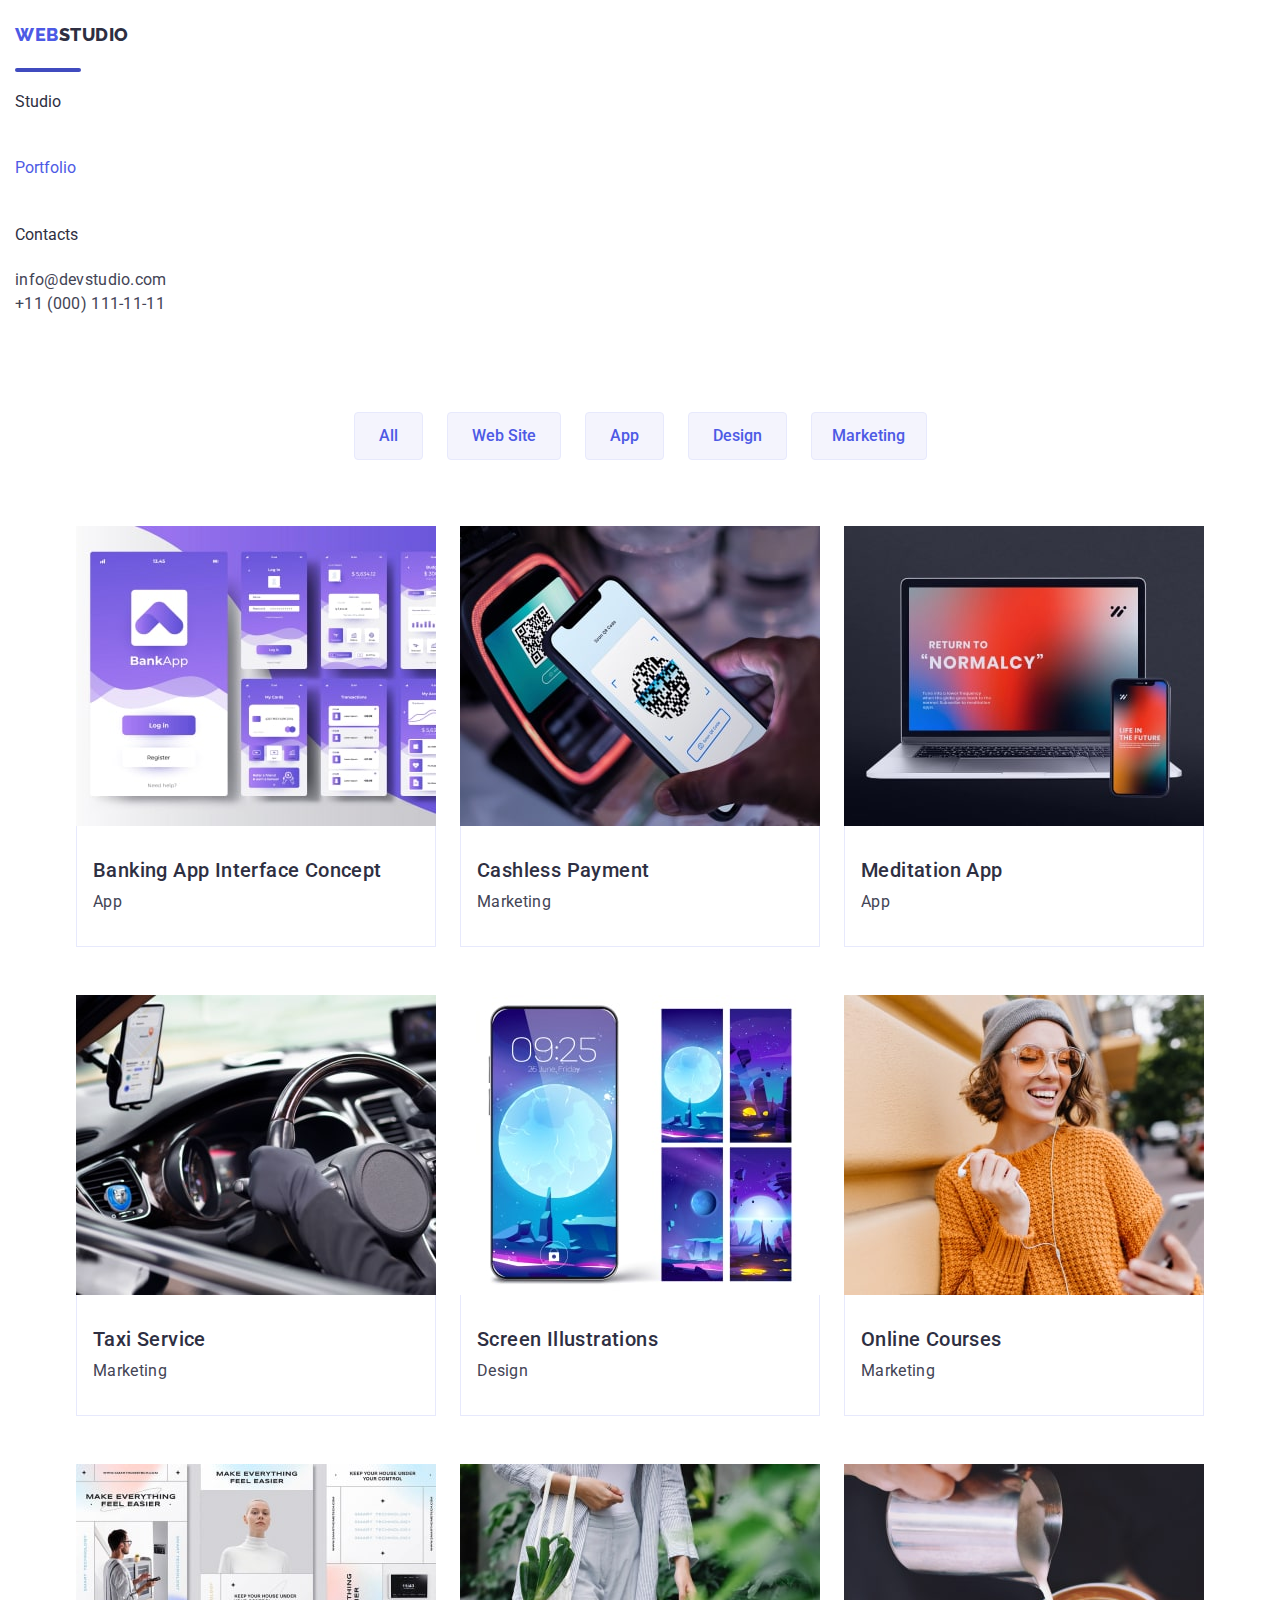
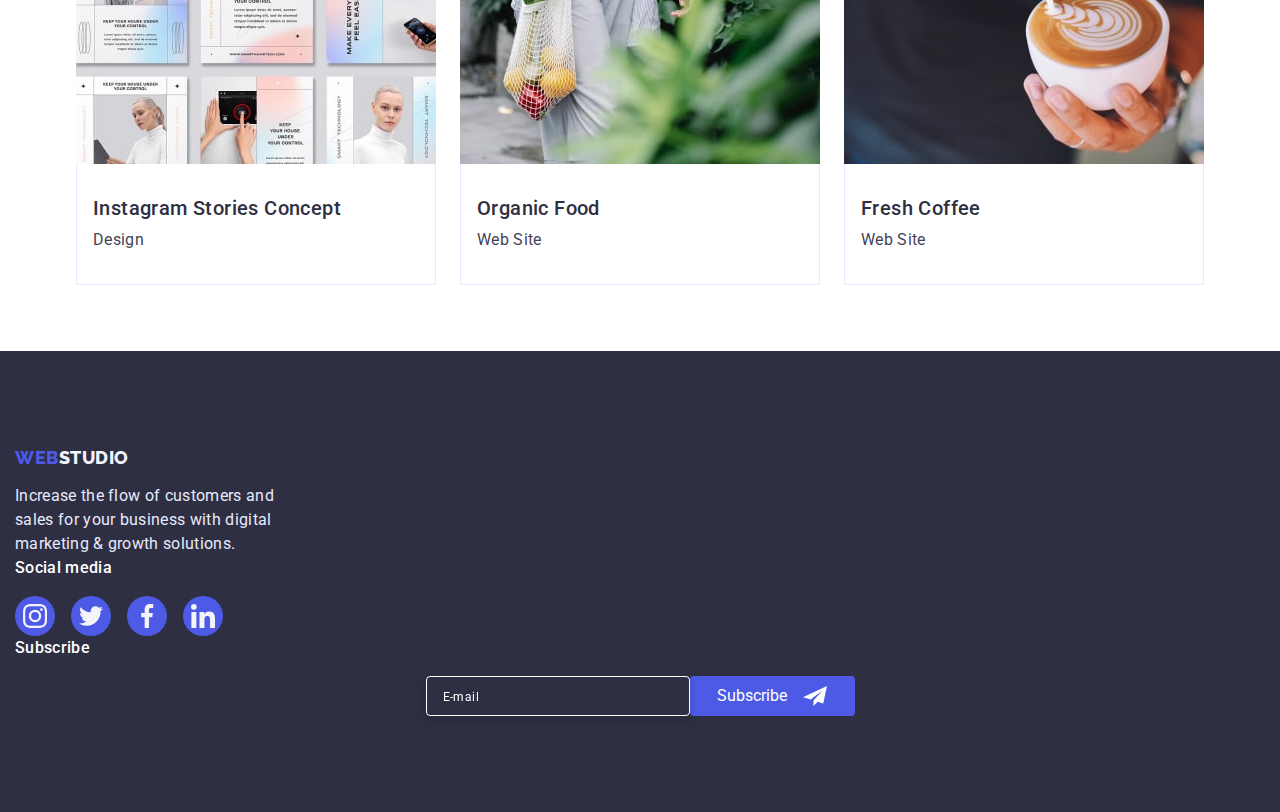
==== portfolio.html @ 355f7428 "fox2.2" ====
<!DOCTYPE html>
<html lang="en">
  <head>
    <meta charset="UTF-8" />
    <meta http-equiv="X-UA-Compatible" content="IE=edge" />
    <meta name="viewport" content="width=device-width, initial-scale=1.0" />
    <title>Web Studio (Version 3.0)</title>
    <link
      rel="stylesheet"
      href="https://cdn.jsdelivr.net/npm/modern-normalize@1.1.0/modern-normalize.min.css"
    />
    <link rel="preconnect" href="https://fonts.googleapis.com" />
    <link rel="preconnect" href="https://fonts.gstatic.com" crossorigin />
    <link
      href="https://fonts.googleapis.com/css2?family=Raleway:wght@800&family=Roboto:wght@400;500;700;900&display=swap"
      rel="stylesheet"
    />
    <link rel="stylesheet" href="./css/styles.css" />
  </head>
  <body>
    <!--site header-->
    <header class="page-header">
      <div class="container header-container">
        <nav class="site-logo nav-container">
          <a href="./index.html" class="logo link"
            >Web<span class="accent">Studio</span></a
          >
          <ul class="site-nav nav-list list">
            <li><a href="./index.html" class="link-studio link">Studio</a></li>

            <li>
             <div class="link-portfolio-box">
               <a href="./portfolio.html" class="link-current link-studio link"
                >Portfolio</a
              >
             </div>
            </li>

            <li><a href="" class="link-studio link">Contacts</a></li>
          </ul>
        </nav>

        <address class="auth-nav">
          <ul class="auth-nav list">
            <li>
              <a
                href="mailto:info@devstudio.com"
                class="mail-link contact-item link"
                >info@devstudio.com</a
              >
            </li>
            <li>
              <a href="tel:+110001111111" class="tel-link contact-item link"
                >+11 (000) 111-11-11</a
              >
            </li>
          </ul>
        </address>
      </div>
    </header>

    <main>
      <!--Advantages-->
      <section class="container benefits-advantages-container">
        <div class="advantages-container">
          <h1 class="visually-hidden" hidden>Advantages</h1>
          <ul class="button list advantages-list-btn">
            <li>
              <button type="button" class="button primary advantages-link">
                All
              </button>
            </li>
            <li>
              <button type="button" class="button primary advantages-link">
                Web Site
              </button>
            </li>
            <li>
              <button type="button" class="button primary advantages-link">
                App
              </button>
            </li>
            <li>
              <button type="button" class="button primary advantages-link">
                Design
              </button>
            </li>
            <li>
              <button type="button" class="button primary advantages-link">
                Marketing
              </button>
            </li>
          </ul>
        </div>
        <div class="benefits-container">
          <ul class="list advantages-list-benefits">
            <li class="benefins-item">
              <a href="" class="advantages-list link">
               <div class="benefits-top-wrap">
                 <img
                  src="./images/menu-img1.jpg"
                  alt="Banking App Interface Concept "
                  width="360"
                 />
                 <div class="benefits-cover-box">
                  <p class="benefits-cover-text">
                  14 Stylish and User-Friendly App Design Concepts · Task
                  Manager App · Calorie Tracker App · Exotic Fruit Ecommerce App
                  · Cloud Storage App
                 </p>
                 </div>
               </div>
                <div class="benefits-description">
                  <h2 class="advantages-title">
                    Banking App Interface Concept
                  </h2>
                  <p class="advantages-text">App</p>
                </div>
              </a>
            </li>
            <li class="benefins-item">
              <a href="" class="advantages-list link">
                <div class="benefits-top-wrap">
                 <img
                  src="./images/menu-img2.jpg"
                  alt="Banking App Interface Concept "
                  width="360"
                 />
                 <div class="benefits-cover-box">
                  <p class="benefits-cover-text">
                  14 Stylish and User-Friendly App Design Concepts · Task
                  Manager App · Calorie Tracker App · Exotic Fruit Ecommerce App
                  · Cloud Storage App
                 </p>
                 </div>
               </div>
                <div class="benefits-description">
                  <h2 class="advantages-title">Cashless Payment</h2>
                  <p class="advantages-text">Marketing</p>
                </div>
              </a>
            </li>
            <li class="benefins-item">
              <a href="" class="advantages-list link">
               <div class="benefits-top-wrap">
                 <img
                  src="./images/menu-img3.jpg"
                  alt="Banking App Interface Concept "
                  width="360"
                 />
                 <div class="benefits-cover-box">
                  <p class="benefits-cover-text">
                  14 Stylish and User-Friendly App Design Concepts · Task
                  Manager App · Calorie Tracker App · Exotic Fruit Ecommerce App
                  · Cloud Storage App
                 </p>
                 </div>
               </div>
                <div class="benefits-description">
                  <h2 class="advantages-title">Meditation App</h2>
                  <p class="advantages-text">App</p>
                </div>
              </a>
            </li>
            <li class="benefins-item">
              <a href="" class="advantages-list link">
               <div class="benefits-top-wrap">
                 <img
                  src="./images/menu-img4.jpg"
                  alt="Banking App Interface Concept "
                  width="360"
                 />
                 <div class="benefits-cover-box">
                  <p class="benefits-cover-text">
                  14 Stylish and User-Friendly App Design Concepts · Task
                  Manager App · Calorie Tracker App · Exotic Fruit Ecommerce App
                  · Cloud Storage App
                 </p>
                 </div>
               </div>
                <div class="benefits-description">
                  <h2 class="advantages-title">Taxi Service</h2>
                  <p class="advantages-text">Marketing</p>
                </div>
              </a>
            </li>
            <li class="benefins-item">
              <a href="" class="advantages-list link">
               <div class="benefits-top-wrap">
                 <img
                  src="./images/menu-img5.jpg"
                  alt="Banking App Interface Concept "
                  width="360"
                 />
                 <div class="benefits-cover-box">
                  <p class="benefits-cover-text">
                  14 Stylish and User-Friendly App Design Concepts · Task
                  Manager App · Calorie Tracker App · Exotic Fruit Ecommerce App
                  · Cloud Storage App
                 </p>
                 </div>
               </div>
                <div class="benefits-description">
                  <h2 class="advantages-title">Screen Illustrations</h2>
                  <p class="advantages-text">Design</p>
                </div>
              </a>
            </li>
            <li class="benefins-item">
              <a href="" class="advantages-list link">
                <div class="benefits-top-wrap">
                 <img
                  src="./images/menu-img6.jpg"
                  alt="Banking App Interface Concept "
                  width="360"
                 />
                 <div class="benefits-cover-box">
                  <p class="benefits-cover-text">
                  14 Stylish and User-Friendly App Design Concepts · Task
                  Manager App · Calorie Tracker App · Exotic Fruit Ecommerce App
                  · Cloud Storage App
                 </p>
                 </div>
               </div>
                <div class="benefits-description">
                  <h2 class="advantages-title">Online Courses</h2>
                  <p class="advantages-text">Marketing</p>
                </div>
              </a>
            </li>
            <li class="benefins-item">
              <a href="" class="advantages-list link">
               <div class="benefits-top-wrap">
                 <img
                  src="./images/menu-img7.jpg"
                  alt="Banking App Interface Concept "
                  width="360"
                 />
                 <div class="benefits-cover-box">
                  <p class="benefits-cover-text">
                  14 Stylish and User-Friendly App Design Concepts · Task
                  Manager App · Calorie Tracker App · Exotic Fruit Ecommerce App
                  · Cloud Storage App
                 </p>
                 </div>
               </div>
                <div class="benefits-description">
                  <h2 class="advantages-title">Instagram Stories Concept</h2>
                  <p class="advantages-text">Design</p>
                </div>
              </a>
            </li>
            <li class="benefins-item">
              <a href="" class="advantages-list link">
                <div class="benefits-top-wrap">
                 <img
                  src="./images/menu-img8.jpg"
                  alt="Banking App Interface Concept "
                  width="360"
                 />
                 <div class="benefits-cover-box">
                  <p class="benefits-cover-text">
                  14 Stylish and User-Friendly App Design Concepts · Task
                  Manager App · Calorie Tracker App · Exotic Fruit Ecommerce App
                  · Cloud Storage App
                 </p>
                 </div>
               </div>
                <div class="benefits-description">
                  <h2 class="advantages-title">Organic Food</h2>
                  <p class="advantages-text">Web Site</p>
                </div>
              </a>
            </li>
            <li class="benefins-item">
              <a href="" class="advantages-list link">
               <div class="benefits-top-wrap">
                 <img
                  src="./images/menu-img9.jpg"
                  alt="Banking App Interface Concept "
                  width="360"
                 />
                 <div class="benefits-cover-box">
                  <p class="benefits-cover-text">
                  14 Stylish and User-Friendly App Design Concepts · Task
                  Manager App · Calorie Tracker App · Exotic Fruit Ecommerce App
                  · Cloud Storage App
                 </p>
                 </div>
               </div>
                <div class="benefits-description">
                  <h2 class="advantages-title">Fresh Coffee</h2>
                  <p class="advantages-text">Web Site</p>
                </div>
              </a>
            </li>
          </ul>
        </div>
      </section>
    </main>

<!----------Footer------->

    <footer class="footer">
      <div class="container footer-container">
        <div class="footer-desc">
          <a href="./index.html" class="logo-footer link"
            >Web<span class="accent link">Studio</span></a
          >
          <p class="footer-text">
            Increase the flow of customers and sales for your business with
            digital marketing &#38; growth solutions.
          </p>
        </div>
        <div class="footer-soc-media">
          <h2 class="footer-soc-title">Social media</h2>
          <ul class="footer-soc-list list">
            <li class="footer-soc-item">
              <a href="" class="foter-soc-link link">
                <svg width="24" height="24" class="footer-soc-icon">
                  <use href="./images/icons.svg#icon-instagram"></use>
                </svg>
              </a>
            </li>
            <li class="footer-soc-item">
              <a href="" class="foter-soc-link link">
                <svg width="24" height="24" class="footer-soc-icon">
                  <use href="./images/icons.svg#icon-twitter"></use>
                </svg>
              </a>
            </li>
            <li class="footer-soc-item">
              <a href="" class="foter-soc-link link">
                <svg width="24" height="24" class="footer-soc-icon">
                  <use href="./images/icons.svg#icon-facebook"></use>
                </svg>
              </a>
            </li>
            <li class="footer-soc-item">
              <a href="" class="foter-soc-link link">
                <svg width="24" height="24" class="footer-soc-icon">
                  <use href="./images/icons.svg#icon-linkedin"></use>
                </svg>
              </a>
            </li>
          </ul>
        </div>
        <div class="subscribe-box">
          <h2 class="footer-soc-title">Subscribe</h2>
          <form class="subscribe-form">
            <input
              type="email"
              class="subscribe-input"
              placeholder="E-mail"
              name="user-email"
              required
            />
            <button type="submit" class="subscribe-button">
              Subscribe
              <svg width="24" height="24" class="telegram-icon">
                <use href="./images/icons.svg#icon-telegram"></use>
              </svg>
            </button>
          </form>
        </div>
      </div>
    </footer>
  </body>
</html>
---- css/styles.css ----
:root {
  --Primary-Brand: #4d5ae5;
  --Pressed-state: #404bbf;
  --Dark: #2e2f42;
  --Success: #31d0aa;
  --Text: #434455;
  --Subtle-Text: #8e8f99;
  --Accent: #e7e9fc;
  --Light: #f4f4fd;
  --Modal-overlay: rgba(46, 47, 66, 0.4);
  --Hero-background: rgba(46, 47, 66, 0.7);
  --B-g-color: #ffffff;
  --Nav-color: rgba(231, 233, 252, 1);
  --Nav-color-secondary: rgba(255, 255, 255, 1);
}

body {
  color: var(--Text);
  background-color: var(--B-g-color);
  font-family: 'Roboto', sans-serif;
  font-size: 16px;
}

h1,
h2,
h3,
h4,
p {
  margin-top: 0;
  margin-bottom: 0;
}

ul,
ol {
  margin-top: 0;
  margin-bottom: 0;
  padding-left: 0;
}

img {
  display: block;
  max-width: 100%;
  height: auto;
}

address {
  font-style: normal;
}

button {
  cursor: pointer;
}

.link {
  display: block;
}
/*
ul {
  list-style: none;
}*/

.list {
  list-style: none;
}
/*
a {
  text-decoration: none;
}
*/
/* Site nav*/

.container {
  
  padding: 0 15px;
  margin: 0 auto;
}
.section {
  padding: 96px 0;
}


.site-logo {
}

.nav-container {
 
}

.nav-list {
  
}

.site-nav.list {
  ;
}

.site-logo .logo {
  font-family: 'Raleway', sans-serif;
  font-weight: 800;
  font-size: 18px;
  line-height: 1.17;
  letter-spacing: 0.03em;
  text-transform: uppercase;
}

.footer .accent {
  color: var(--Light);
}
.logo {
  color: var(--Primary-Brand);
  text-decoration: none;
  padding-top: 24px;
  padding-bottom: 24px;
}

.logo-name {
  color: var(--Dark);
}
.site-nav a {
  color: var(--Dark);
  text-decoration: none;
}

.site-nav :hover,
.site-nav :focus {
  color: var(--Pressed-state);
}
.site-nav :active {
  color: var(--Pressed-state);
}
.site-nav .link-current {
  color: var(--Primary-Brand);
}

.link-studio {
  color: var(--Dark);
  padding: 24px 0 24px;
}

.link-current-box {
  display: flex;
}
.link-current-box::after {
  content: '';
  width: 48px;
  height: 4px;
  position: absolute;
  top: 68px;
  border-radius: 2px;
  background-color: var(--Pressed-state);
}

.link-portfolio-box::after {
  content: '';
  width: 66px;
  height: 4px;
  position: absolute;
  top: 68px;
  border-radius: 2px;
  background-color: var(--Pressed-state);
}

.link-studio:hover,
.link-studio:focus {
  color: var(--Pressed-state);
}
.link {
  text-decoration: none;
}

.accent {
  color: var(--Dark);
}
/* Site address */



.contact-item {
  line-height: 1.5;
  letter-spacing: 0.02em;
  color: var(--Text);
  display: block;
}

.mail-link {
  
}

.tel-link {
 
}

.auth-nav a {
  color: inherit;
  text-decoration: none;
}

.auth-nav a:hover,
.auth-nav a:focus {
  color: var(--Pressed-state);
}
.auth-nav a:active {
  color: var(--Pressed-state);
}

/* Site hero*/
.hero-title {
  color: var(--B-g-color);
  max-width: 320px;
  margin: 0 auto 72px auto;
  font-size: 36px;
  line-height: 1.11;
  letter-spacing: 0.02em;
}

.hero-link {
  cursor: pointer;
  font-family: inherit;
  font-weight: 500;
  font-size: 16px;
  line-height: 1.5;
  letter-spacing: 0.04em;
  display: inline-block;
  padding: 16px 32px;

  transition-duration: 250ms;
}

.hero {
  max-width: 428px;
  padding: 112px 0;
  margin: 0 auto;
  background-color: var(--Dark);
  background-image: linear-gradient(
      rgba(46, 47, 66, 0.7),
      rgba(46, 47, 66, 0.7)
    ),
    url(../images/Dark-bg-mob.jpg);
  background-size: cover;
  background-position: center;
  background-repeat: no-repeat;
  text-align: center;
}
@media (min-device-pixel-ratio: 2),
  (-webkit-min-device-pixel-ratio: 2),
  (min-resolution: 192dpi),
  (min-resolution: 2dppx) {
  .hero {
    background-image:  linear-gradient(
      rgba(46, 47, 66, 0.7),
      rgba(46, 47, 66, 0.7)
    ),
    url(../images/Dark-bg-mob-2x);
  }
}

.hero-container {
  
}

/* S
ite section
Our advantages*/

.container-advantages-benefits {
  
}

.advantages-item {
  max-width: 396px;
}
.advantages-box {
  display: none;
  justify-content: center;
  align-items: center;
  width: 264px;
  height: 112px;
  background-color: var(--Light);
  border-radius: 4px;
}
.advantages-icon {
}

.our-advantages-list.list {
    display: flex;
    flex-wrap: wrap;
    justify-content: center;
    gap: 72px;
}

.text-item-advantages {
 
}
.section-advantages {
  background-color: var(--B-g-color);
  padding: 96px 0;
  
}

.section-features {
  color: var(--Dark);
  font-weight: 500;
  line-height: 1.2;
  margin-bottom: 8px;
  text-align: center;
  font-size: 36px;
  line-height: 1.11;
  letter-spacing: 0.02em;
}

.section-text {
  line-height: 1.5;
  letter-spacing: 0.02em;
}

.visually-hidden {
  position: absolute;
  width: 1px;
  height: 1px;
  margin: -1px;
  border: 0;
  padding: 0;

  white-space: nowrap;
  clip-path: inset(100%);
  clip: rect(0 0 0 0);
  overflow: hidden;
  line-height: 1.07;
}

/* Site sectin What are we doing*/

.doing-section {
  display: none;
}
/* Site sectin Our Team
*/

.team-container {
  width: 100%;
  padding-top: 96px;
  padding-bottom: 96px;
  background-color: var(--Light);
}
.section-team {
  font-weight: 500;
  font-size: 20px;
  line-height: 1.2;
  text-align: center;
  letter-spacing: 0.02em;
  color: var(--Dark);
  margin-bottom: 8px;
}

.team-list {
}

.team-description {
  display: flex;
  flex-direction: column;
  justify-content: ;
  align-items: center;
  padding: 0px;
  gap: 8px;
  flex: none;
  order: 1;
  flex-grow: 0;
  background-color: var(--B-g-color);
  box-shadow: 0px 1px 6px rgba(46, 47, 66, 0.08),
    0px 1px 1px rgba(46, 47, 66, 0.16), 0px 2px 1px rgba(46, 47, 66, 0.08);
  border-radius: 0px 0px 4px 4px;
  padding-top: 32px;
  padding-bottom: 32px;
}
.team-item {
  margin: auto;
  width: 264px;
  border-radius: 0px 0px 4px 4px;
  text-align: center;
  background-color: var(--B-g-color);
  box-shadow: 0px 1px 6px rgba(46, 47, 66, 0.08),
    0px 1px 1px rgba(46, 47, 66, 0.16), 0px 2px 1px rgba(46, 47, 66, 0.08);

}


.team-title {
  text-align: center;
  font-weight: 700;
  font-size: 36px;
  line-height: 1.11;
  text-align: center;
  letter-spacing: 0.02em;
  text-transform: capitalize;
  margin-bottom: 72px;
  color: var(--Dark);
}

.team-text {
  line-height: 1.5;
  text-align: center;
  letter-spacing: 0.02em;
  margin-bottom: 8px;
  margin-left: auto;
  margin-right: auto;
}

.team-social-list {

  display: flex;
  justify-content: center;
  gap: 24px;
}

.team-social-item {
  width: 40px;
  height: 40px;
}
.team-social-link {
  width: 100%;
  height: 100%;
  border-radius: 50%;
  background-color: var(--Primary-Brand);
  display: flex;
  justify-content: center;
  align-items: center;
  transition-property: background-color;
  transition-duration: 250ms;
}

.team-social-link:hover,
.team-social-link:focus {
  background-color: var(--Pressed-state);
}
.team-soc-icon {
  fill: var(--Accent);
}

/*   Customers  */



.customers-list {
    display: flex;
    flex-wrap: wrap;
    justify-content: center;
    gap: 72px 16px;
}

.customers-item {
  width: 168px;
  height: 88px;
  border-radius: 4px;
  border-color: solid var(--Subtle-Text);
  box-shadow: (0px 4px 4px rgba(0, 0, 0, 0.25));
  color: #8e8f99;
}
.customers-link {
  display: block;
  width: 100%;
  height: 100%;
  border: 1px solid var(--Subtle-Text);
  filter: drop-shadow(0px 4px 4px rgba(0, 0, 0, 0.25));
  border-radius: 4px;
  padding: 16px 32px;
  color: #8e8f99;
  transition-property: background-color, color, fill, border;
  transition-duration: 250ms;
  transition-timing-function: cubic-bezier(0.4, 0, 0.2, 1);
}

.customers-link:hover,
.customers-link:focus {
  background-color: var(--B-g-color);
  fill: var(--Pressed-state);
  color: var(--Pressed-state);
  border: 1px solid var(--Pressed-state);
}
.customers-icon {
  fill: currentColor;
}

/* Footer*/

.footer {
  background-color: var(--Dark);
  padding: 96px 0;
}

.footer-text {
  max-width: 268px  ;
  line-height: 1.5;
  letter-spacing: 0.02em;
  color: var(--Accent);
  margin-top: 16px;
  width: 264px;
}

.logo-footer {
  font-family: 'Raleway', sans-serif;
  font-weight: 800;
  font-size: 18px;
  line-height: 1.17;
  display: flex;
  align-items: center;
  letter-spacing: 0.03em;
  text-transform: uppercase;
  color: var(--Primary-Brand);
  text-decoration: none;
}



.footer-soc-media {
    width: 208px;
    height: 80px;
}
.footer-soc-title {
  
  font-family: 'Roboto';
  font-style: normal;
  font-weight: 500;
  font-size: 16px;
  line-height: 1.5;
  letter-spacing: 0.02em;
  color: rgba(255, 255, 255, 1);
  margin-bottom: 16px;
}

.footer-soc-list {
  display: flex;
  justify-content: center;
  gap: 16px;
}

.footer-soc-item {
  width: 40px;
  height: 40px;
}
.foter-soc-link {
  width: 100%;
  height: 100%;
  border-radius: 50%;
  background-color: var(--Primary-Brand);
  display: flex;
  align-items: center;
  justify-content: center;
  transition-property: background-color;
  transition-duration: 250ms;
  transition-timing-function: cubic-bezier(0.4, 0, 0.2, 1);
}

.foter-soc-link:hover,
.foter-soc-link:focus {
  background-color: var(--Success);
}

.footer-soc-icon {
  fill: var(--B-g-color);
}


.subscribe-form {
  display: flex;
  flex-wrap: wrap;
  align-items: center;
  justify-content: center;
}

.subscribe-input {
  width: 264px;
  height: 40px;
  border: 1px solid #ffffff;
  filter: drop-shadow(0px 4px 4px rgba(0, 0, 0, 0.15));
  outline-color: transparent;
  border-radius: 4px;
  background-color: var(--Dark);
  padding-left: 16px;
  font-size: 14px;
  line-height: 2;
  color: var(--B-g-color);
}

.subscribe-input::placeholder {
  font-weight: 400;
  font-size: 12px;
  line-height: 2;
  display: flex;
  align-items: center;
  letter-spacing: 0.04em;
  color: var(--B-g-color);
}

.subscribe-button {
  display: flex;
  flex-direction: row;
  justify-content: center;
  align-items: center;
  width: 165px;
  height: 40px;
  padding: 8px 24px;
  gap: 16px;
  color: var(--B-g-color);
  background: #4d5ae5;
  border-radius: 4px;
  border-color: transparent;
  transition-property: background-color;
  transition-duration: 250ms;
  transition-timing-function: cubic-bezier(0.4, 0, 0.2, 1);
}

.subscribe-button:hover,
.subscribe-button:focus {
  background-color: var(--Pressed-state);
}

.telegram-icon {
  fill: var(--B-g-color);
}

/* Portflio.html */

.advantages-link {
  font-family: inherit;
  font-size: 16px;
  font-weight: 500;
  line-height: 1.5;
  display: flex;
  flex-grow: 1;
  align-items: center;
  text-align: center;
  cursor: pointer;
}
/* Site Advantages */

.benefits-advantages-container {
  padding-top: 96px;
  padding-bottom: 66px;
}

.benefits-description {
  padding: 32px 0 32px 16px;
  border-left: 1px solid #e7e9fc;
  border-right: 1px solid #e7e9fc;
  border-bottom: 1px solid #e7e9fc;
}
.advantages-container {
  display: flex;
  justify-content: center;
  margin-bottom: 66px;
}

.benefits-container {
}

.benefits-top-wrap {
  position: relative;
  overflow: hidden;
}
.advantages-list {
}
.benefits-cover-box {
  position: absolute;
  background: #4d5ae5;
  height: 100%;
  transition: transform 250ms linear;
}
.benefits-cover-text {
  padding: 40px 32px;
  font-family: 'Roboto';
  font-style: normal;
  font-weight: 400;
  font-size: 16px;
  line-height: 1.5;
  letter-spacing: 0.02em;
  color: var(--Light);
}

.advantages-list:hover .benefits-cover-box {
  transform: translatey(-100%);
}
.advantages-list:focus .benefits-cover-box {
  transform: translatey(-100%);
}

.advantages-list-btn {
  display: flex;
  justify-content: center;
  gap: 24px;
}

.advantages-link {
  box-sizing: border-box;
  display: flex;
  flex-direction: row;
  justify-content: center;
  align-items: center;
  padding: 12px 24px;
  max-width: 116px;
  max-height: 48px;
  background: var(--Light);
  border: 1px solid #e7e9fc;
  border-radius: 4px;
  flex: none;
  flex-grow: 1;
}

.advantages-list-benefits {
  display: flex;
  flex-wrap: wrap;
  justify-content: center;
  column-gap: 24px;
  row-gap: 48px;
}

.advantages-list {
  text-decoration: none;
  display: block;
}

.advantages-list:hover,
.advantages-list:focus {
  box-shadow: 0px 1px 6px rgba(46, 47, 66, 0.08),
    0px 1px 1px rgba(46, 47, 66, 0.16), 0px 2px 1px rgba(46, 47, 66, 0.08);
}

.advantages-title {
  font-weight: 500;
  font-size: 20px;
  line-height: 1.2;
  letter-spacing: 0.02em;
  color: var(--Dark);
}

.advantages-text {
  font-size: 16px;
  line-height: 1.5;
  letter-spacing: 0.02em;
  color: var(--Text);
  margin-top: 8px;
}
/* Button */

/*.button {
  color: var(--Primary-Brand);
  background-color: var(--Accent);
 }
 */

.button.primary {
  color: var(--Primary-Brand);
  background-color: var(--Light);
  border: 1px solid #e7e9fc;
  border-radius: 4px;
  flex: none;
  flex-grow: 0;
  max-width: 116px;
  font-family: inherit;
  font-size: 16px;
  transition-property: color, background-color, box-shadow, border, outline;
  transition-duration: 250ms;
  transition-timing-function: cubic-bezier(0.4, 0, 0.2, 1);
}

.button.primary:hover,
.button.primary:focus {
  color: var(--B-g-color);
  background-color: var(--Primary-Brand);
  box-shadow: 0px 3px 1px rgba(0, 0, 0, 0.1), 0px 2px 1px rgba(0, 0, 0, 0.08),
    0px 2px 2px rgba(0, 0, 0, 0.12);
  border: 1px solid var(--Primary-Brand);
  outline: var(--Primary-Brand);
}
.button.primary:active {
  color: var(--B-g-color);
  background-color: var(--Pressed-state);
  box-shadow: 0px 3px 1px rgba(0, 0, 0, 0.1), 0px 2px 1px rgba(0, 0, 0, 0.08),
    0px 2px 2px rgba(0, 0, 0, 0.12);
  border: 1px solid var(--Primary-Brand);
  outline: var(--Primary-Brand);
}

.button.secondary {
  color: var(--B-g-color);
  background-color: var(--Primary-Brand);
  font-family: inherit;
  font-size: 16px;
  line-height: 24px;
  box-shadow: 0px 4px 4px rgba(0, 0, 0, 0.15);
  border-radius: 4px;
  border: transparent;
  transition-property: background-color, box-shadow;
  transition-duration: 250ms;
  transition-timing-function: cubic-bezier(0.4, 0, 0.2, 1);
}

.button.secondary:hover,
.button.secondary:focus {
  color: var(--B-g-color);
  background-color: var(--Pressed-state);
}

/* -----Modal--------*/

.backdrop {
  position: fixed;
  top: 0;
  width: 100%;
  height: 100%;
  background-color: rgba(46, 47, 66, 0.4);
  transition: opacity 250ms linear, visibility 250ms linear,
    transform 250ms linear;
}
.modal {
  background-color: #fcfcfc;
  position: absolute;
  transform: translate(-50%, -50%) scaleY(1);
  width: 100%;
  min-height: 576px;
  left: 50%;
  top: 50%;
  box-shadow: 0px 1px 1px rgba(0, 0, 0, 0.14), 0px 1px 3px rgba(0, 0, 0, 0.12),
    0px 2px 1px rgba(0, 0, 0, 0.2);
  border-radius: 4px;
  padding: 24px;
  transition: transform 250ms linear;
}
.backdrop.is-hidden .modal {
  transform: translate(-50%, 50%) scaleY(2);
}

.button-close {
  border: 1px solid rgba(0, 0, 0, 0.1);
  display: block;
  margin-left: auto;
  border-radius: 50%;
  padding: 0px 6px 2px 6px;
  transition: transform 250ms linear;
  margin-bottom: 24px;
  background-color: var(--Accent);
  transition-property: background-color;
  transition-duration: 3 50ms;
  transition-timing-function: cubic-bezier(0.4, 0, 0.2, 1);
}
.modal-button {
  fill: currentColor;
}

.modal-close {
  width: 8px;
  height: 8px;
  fill: var(--Text);
  display: inline-flex;
  justify-content: center;
  align-content: center;
  transition-property: fill;
  transition-duration: 250ms;
  transition-timing-function: cubic-bezier(0.4, 0, 0.2, 1);
}

.button-close:hover .modal-close {
  fill: var(--B-g-color);
}

.button-close:hover,
.button-close:focus {
  background-color: var(--Primary-Brand);
}
.is-hidden {
  opacity: 0;
  visibility: hidden;
  pointer-events: none;
}

.no-scroll {
  overflow: hidden;
}

.modal-title {
  font-weight: 500;
  font-size: 16px;
  line-height: 1.5;
  text-align: center;
  letter-spacing: 0.02em;
  color: var(--Dark);
  margin-bottom: 16px;
}

.modal-form {
}
.user-name-label {
  font-weight: 400;
  font-size: 12px;
  line-height: 14px;
  letter-spacing: 0.04em;

  color: #8e8f99;
}

.modal-input {
  width: 100%;
  height: 40px;
  border: 1px solid rgba(46, 47, 66, 0.4);
  border-radius: 4px;
  padding-left: 38px;
  outline: transparent;
  background-color: transparent;
}

.modal-input:focus {
  border-color: var(--Primary-Brand);
}

.modal-input:focus + .modal-input-icon {
  fill: var(--Primary-Brand);
}
.modal-input:invalid {
}
/*
.modal-input::placeholder {
  font-weight: 400;
font-size: 12px;
line-height: 1.1;
letter-spacing: 0.04em;
color: rgba(46, 47, 66, 0.4);

}*/
.modal-field {
  margin-bottom: 8px;
}

.modal-input-icon {
  position: absolute;
  left: 16px;
  top: 50%;
  transform: translateY(-50%);
}
.contact-form-message {
  width: 100%;
  height: 120px;
  padding-left: 16px;
  padding-top: 8px;
  margin-top: 4px;
  margin-bottom: 8px;
  font-weight: 400;
  font-size: 12px;
  line-height: 1.1;
  letter-spacing: 0.04em;
  border: 1px solid rgba(46, 47, 66, 0.4);
  border-radius: 4px;
  resize: none;
  outline: transparent;
  background-color: transparent;
}

.contact-form-message:focus {
  border-color: var(--Primary-Brand);
}
.input-wrap {
  position: relative;
  margin-top: 4px;
}

/* .check-text::before {
  content: '';
  width: 16px;
  height: 16px;
  border-radius: 2px;
  border: 1px solid rgba(46, 47, 66, 0.4);
  display: block;
  
}*/

.check-text {
  display: flex;
  gap: 8px;
  font-weight: 400;
  font-size: 12px;
  line-height: 1.1;
  letter-spacing: 0.04em;
  color: #8e8f99;
  flex: none;
  order: 1;
  flex-grow: 0;
  position: relative;
}

.check-link {
  color: var(--Pressed-state);
}
.check-text span {
  width: 16px;
  height: 16px;
  border-radius: 2px;
  border: 1px solid rgba(46, 47, 66, 0.4);
  display: flex;
  align-items: center;
  justify-content: center;
  fill: transparent;
  transform: translateY(-10%);
  bottom: 0%;
  transition: background-color 250ms linear;
}

.modal-check:checked + .check-text span {
  background-color: var(--Pressed-state);
  border: none;
  fill: var(--B-g-color);
}

.modal-check:focus + .check-text span {
  border-color: var(--Pressed-state);
}

/*.modal-check:checked + .check-text::before {
  background-color: var(--Pressed-state);
  border: none;
  background-image: url(../images/check.svg);
  background-repeat: no-repeat;
  background-position: center;

}*/

.button-submit {
  position: absolute;

  padding: 16px 32px;
  width: 169px;
  height: 56px;
  color: var(--B-g-color);
  border-color: transparent;
  background: #4d5ae5;
  box-shadow: 0px 4px 4px rgba(0, 0, 0, 0.15);
  border-radius: 4px;
  transition-property: background-color, box-shadow;
  transition-duration: 250ms;
  transition-timing-function: cubic-bezier(0.4, 0, 0.2, 1);
  transform: translate(55%, 50%);
}

.check-field {
  position: relative;
  width: 100%;
  height: 100px;
}

.button-submit:hover,
.button-submit:focus {
  background-color: var(--Pressed-state);
}
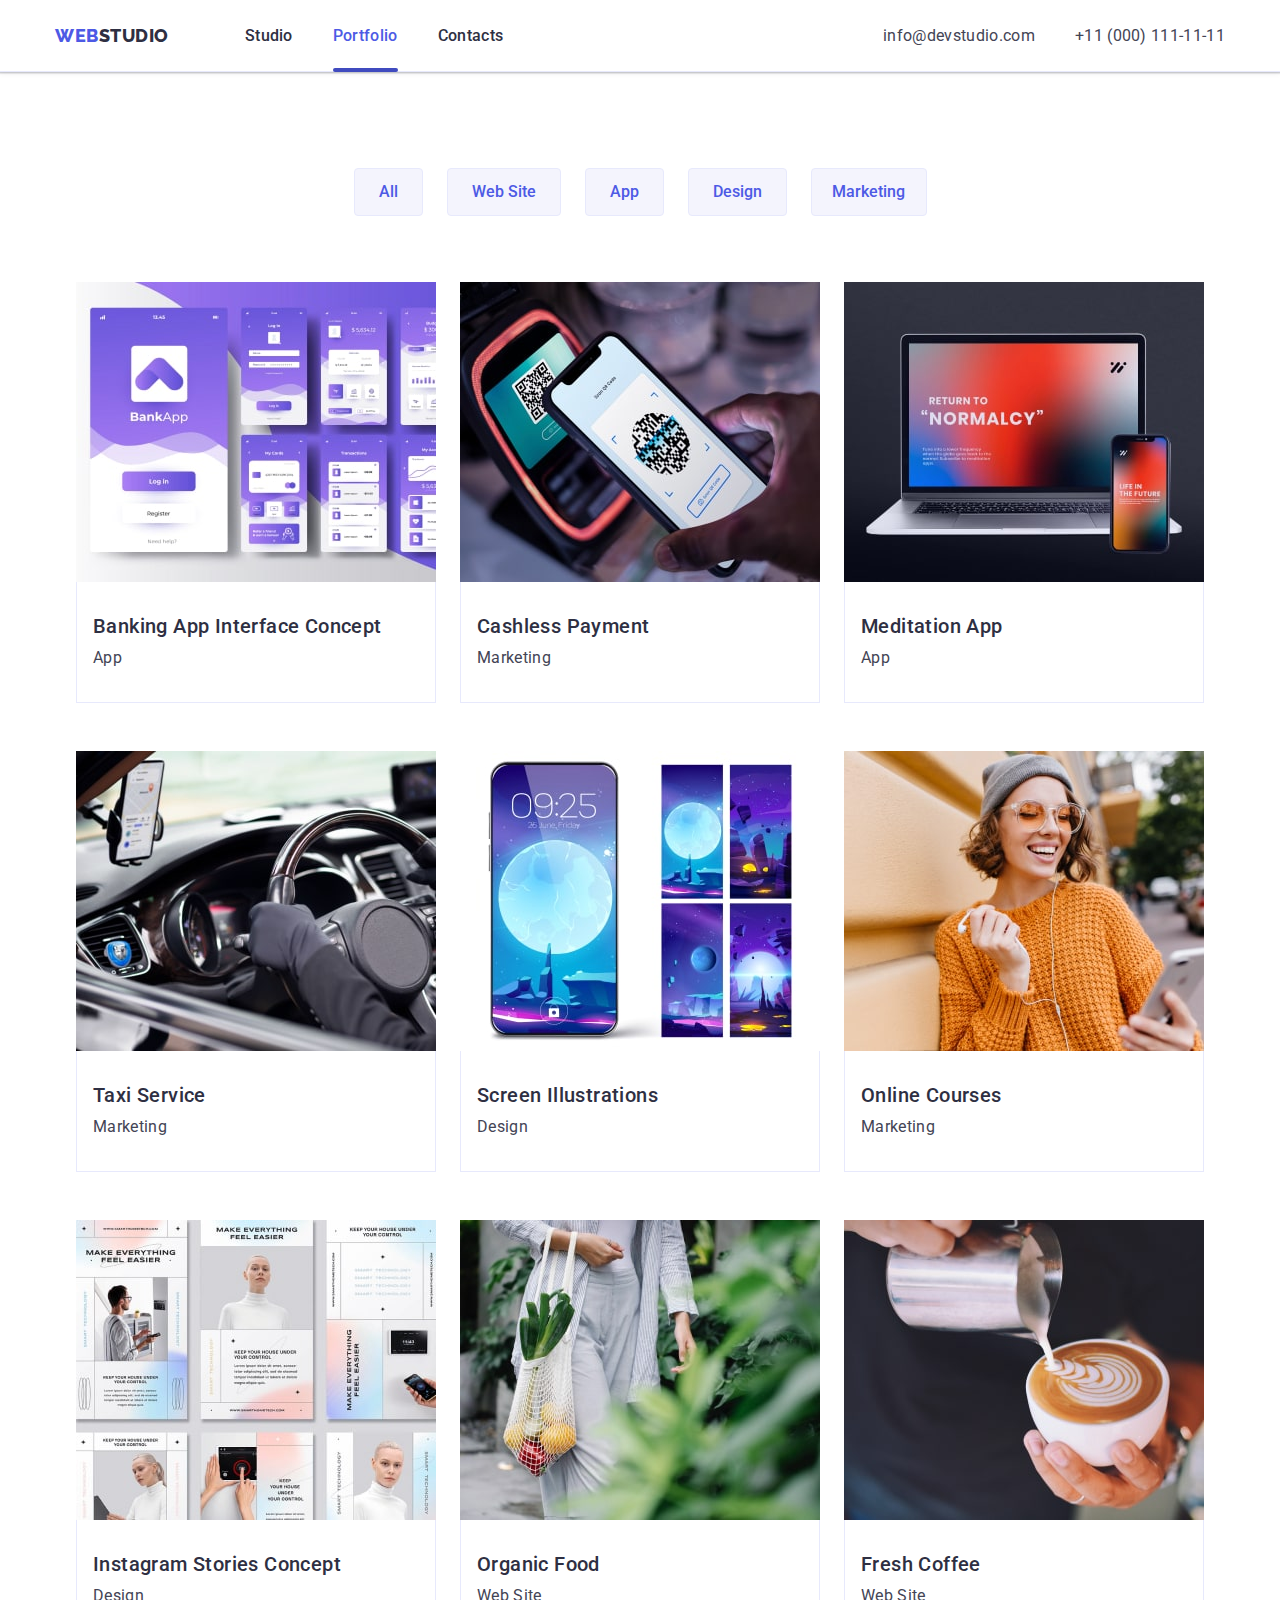
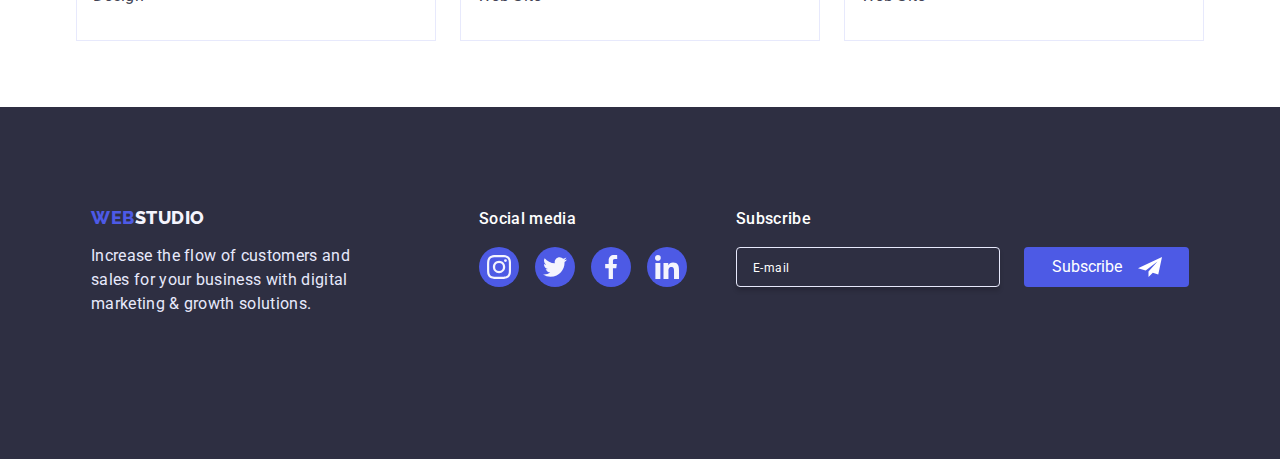
==== commit 9c4deb07: "fox4" ====
--- a/portfolio.html
+++ b/portfolio.html
@@ -21,41 +21,141 @@
     <!--site header-->
     <header class="page-header">
       <div class="container header-container">
-        <nav class="site-logo nav-container">
-          <a href="./index.html" class="logo link"
-            >Web<span class="accent">Studio</span></a
+        <nav class="header-nav">
+          <a href="./index.html" class="site-logo logo link"
+            >Web<span class="header-accent">Studio</span></a
           >
-          <ul class="site-nav nav-list list">
-            <li><a href="./index.html" class="link-studio link">Studio</a></li>
+          <ul class="nav-list list">
+            <li class="header-item">
+              <a href="./index.html" class="header-link link">Studio</a>
+            </li>
 
             <li>
-             <div class="link-portfolio-box">
-               <a href="./portfolio.html" class="link-current link-studio link"
-                >Portfolio</a
-              >
-             </div>
+              <div class="link-current-box">
+                <a
+                  href="./portfolio.html"
+                  class="link-current current-elem header-link link"
+                  >Portfolio</a
+                >
+              </div>
             </li>
 
-            <li><a href="" class="link-studio link">Contacts</a></li>
+            <li class="header-item">
+              <a href="" class="header-link link">Contacts</a>
+            </li>
           </ul>
         </nav>
-
-        <address class="auth-nav">
+        <button
+          type="button"
+          class="mobile-menu-open js-open-menu"
+          aria-expanded="false"
+          aria-controls="mobile-menu"
+        >
+          <svg class="mobile-menu-open-icon" width="32" height="22">
+            <use href="./images/icons.svg#icon-burger"></use>
+          </svg>
+        </button>
+        <!-- Site Address -->
+        <address class="address-no-mobile">
           <ul class="auth-nav list">
-            <li>
+            <li class="contacts">
               <a
                 href="mailto:info@devstudio.com"
                 class="mail-link contact-item link"
+                target="_blank"
+                rel="noopener noreferrer"
                 >info@devstudio.com</a
               >
             </li>
-            <li>
+            <li class="contacts">
               <a href="tel:+110001111111" class="tel-link contact-item link"
                 >+11 (000) 111-11-11</a
               >
             </li>
           </ul>
         </address>
+      </div>
+      <!-- Mobile-Menu-Container -->
+      <div class="mobile-menu js-menu-container">
+        <div class="container mobile-menu-container">
+          <div>
+            <button class="mobile-menu_close-btn js-close-menu" type="button">
+              <svg class="mobile-menu_close-icon" width="8" height="8">
+                <use href="./images/icons.svg#icon-close"></use>
+              </svg>
+            </button>
+            <ul class="mobile-header-nav list">
+              <li class="mobile-header-item">
+                <a
+                  class="mobile-header-link link mobile-contact-blue"
+                  href="./index.html"
+                  >Studio</a
+                >
+              </li>
+              <li class="mobile-header-item">
+                <a class="mobile-header-link link" href="./portfolio.html"
+                  >Portfolio</a
+                >
+              </li>
+              <li class="mobile-header-item">
+                <a class="mobile-header-link link" href="#">Contacts</a>
+              </li>
+            </ul>
+          </div>
+          <div>
+            <address class="mobile-address">
+              <ul class="mobile-address-header list">
+                <li class="mobile-contacts">
+                  <a
+                    class="mobile-contacts-address_tel link"
+                    href="tel:+110001111111"
+                    >+11 (000) 111-11-11</a
+                  >
+                </li>
+                <li class="mobile-contacts">
+                  <a
+                    href="mailto:info@devstudio.com"
+                    target="_blank"
+                    rel="noopener noreferrer"
+                    class="mobile-contacts-address_mail link"
+                    >info@devstudio.com</a
+                  >
+                </li>
+              </ul>
+            </address>
+            <!-- Socal-List-Mob-Menu -->
+            <ul class="social-list mob-menu list">
+              <li class="social-list-item">
+                <a href="" class="social-list-link">
+                  <svg class="social-list-svg" width="24" height="24">
+                    <use href="./images/icons.svg#icon-instagram"></use>
+                  </svg>
+                </a>
+              </li>
+              <li class="social-list-item">
+                <a href="" class="social-list-link">
+                  <svg class="social-list-svg" width="24" height="24">
+                    <use href="./images/icons.svg#icon-twitter"></use>
+                  </svg>
+                </a>
+              </li>
+              <li class="social-list-item">
+                <a href="" class="social-list-link">
+                  <svg class="social-list-svg" width="24" height="24">
+                    <use href="./images/icons.svg#icon-facebook"></use>
+                  </svg>
+                </a>
+              </li>
+              <li class="social-list-item">
+                <a href="" class="social-list-link">
+                  <svg class="social-list-svg" width="24" height="24">
+                    <use href="./images/icons.svg#icon-linkedin"></use>
+                  </svg>
+                </a>
+              </li>
+            </ul>
+          </div>
+        </div>
       </div>
     </header>
 
@@ -96,20 +196,20 @@
           <ul class="list advantages-list-benefits">
             <li class="benefins-item">
               <a href="" class="advantages-list link">
-               <div class="benefits-top-wrap">
-                 <img
-                  src="./images/menu-img1.jpg"
-                  alt="Banking App Interface Concept "
-                  width="360"
-                 />
-                 <div class="benefits-cover-box">
-                  <p class="benefits-cover-text">
-                  14 Stylish and User-Friendly App Design Concepts · Task
-                  Manager App · Calorie Tracker App · Exotic Fruit Ecommerce App
-                  · Cloud Storage App
-                 </p>
-                 </div>
-               </div>
+                <div class="benefits-top-wrap">
+                  <img
+                    src="./images/menu-img1.jpg"
+                    alt="Banking App Interface Concept "
+                    width="360"
+                  />
+                  <div class="benefits-cover-box">
+                    <p class="benefits-cover-text">
+                      14 Stylish and User-Friendly App Design Concepts · Task
+                      Manager App · Calorie Tracker App · Exotic Fruit Ecommerce
+                      App · Cloud Storage App
+                    </p>
+                  </div>
+                </div>
                 <div class="benefits-description">
                   <h2 class="advantages-title">
                     Banking App Interface Concept
@@ -121,19 +221,19 @@
             <li class="benefins-item">
               <a href="" class="advantages-list link">
                 <div class="benefits-top-wrap">
-                 <img
-                  src="./images/menu-img2.jpg"
-                  alt="Banking App Interface Concept "
-                  width="360"
-                 />
-                 <div class="benefits-cover-box">
-                  <p class="benefits-cover-text">
-                  14 Stylish and User-Friendly App Design Concepts · Task
-                  Manager App · Calorie Tracker App · Exotic Fruit Ecommerce App
-                  · Cloud Storage App
-                 </p>
-                 </div>
-               </div>
+                  <img
+                    src="./images/menu-img2.jpg"
+                    alt="Banking App Interface Concept "
+                    width="360"
+                  />
+                  <div class="benefits-cover-box">
+                    <p class="benefits-cover-text">
+                      14 Stylish and User-Friendly App Design Concepts · Task
+                      Manager App · Calorie Tracker App · Exotic Fruit Ecommerce
+                      App · Cloud Storage App
+                    </p>
+                  </div>
+                </div>
                 <div class="benefits-description">
                   <h2 class="advantages-title">Cashless Payment</h2>
                   <p class="advantages-text">Marketing</p>
@@ -142,20 +242,20 @@
             </li>
             <li class="benefins-item">
               <a href="" class="advantages-list link">
-               <div class="benefits-top-wrap">
-                 <img
-                  src="./images/menu-img3.jpg"
-                  alt="Banking App Interface Concept "
-                  width="360"
-                 />
-                 <div class="benefits-cover-box">
-                  <p class="benefits-cover-text">
-                  14 Stylish and User-Friendly App Design Concepts · Task
-                  Manager App · Calorie Tracker App · Exotic Fruit Ecommerce App
-                  · Cloud Storage App
-                 </p>
-                 </div>
-               </div>
+                <div class="benefits-top-wrap">
+                  <img
+                    src="./images/menu-img3.jpg"
+                    alt="Banking App Interface Concept "
+                    width="360"
+                  />
+                  <div class="benefits-cover-box">
+                    <p class="benefits-cover-text">
+                      14 Stylish and User-Friendly App Design Concepts · Task
+                      Manager App · Calorie Tracker App · Exotic Fruit Ecommerce
+                      App · Cloud Storage App
+                    </p>
+                  </div>
+                </div>
                 <div class="benefits-description">
                   <h2 class="advantages-title">Meditation App</h2>
                   <p class="advantages-text">App</p>
@@ -164,20 +264,20 @@
             </li>
             <li class="benefins-item">
               <a href="" class="advantages-list link">
-               <div class="benefits-top-wrap">
-                 <img
-                  src="./images/menu-img4.jpg"
-                  alt="Banking App Interface Concept "
-                  width="360"
-                 />
-                 <div class="benefits-cover-box">
-                  <p class="benefits-cover-text">
-                  14 Stylish and User-Friendly App Design Concepts · Task
-                  Manager App · Calorie Tracker App · Exotic Fruit Ecommerce App
-                  · Cloud Storage App
-                 </p>
-                 </div>
-               </div>
+                <div class="benefits-top-wrap">
+                  <img
+                    src="./images/menu-img4.jpg"
+                    alt="Banking App Interface Concept "
+                    width="360"
+                  />
+                  <div class="benefits-cover-box">
+                    <p class="benefits-cover-text">
+                      14 Stylish and User-Friendly App Design Concepts · Task
+                      Manager App · Calorie Tracker App · Exotic Fruit Ecommerce
+                      App · Cloud Storage App
+                    </p>
+                  </div>
+                </div>
                 <div class="benefits-description">
                   <h2 class="advantages-title">Taxi Service</h2>
                   <p class="advantages-text">Marketing</p>
@@ -186,20 +286,20 @@
             </li>
             <li class="benefins-item">
               <a href="" class="advantages-list link">
-               <div class="benefits-top-wrap">
-                 <img
-                  src="./images/menu-img5.jpg"
-                  alt="Banking App Interface Concept "
-                  width="360"
-                 />
-                 <div class="benefits-cover-box">
-                  <p class="benefits-cover-text">
-                  14 Stylish and User-Friendly App Design Concepts · Task
-                  Manager App · Calorie Tracker App · Exotic Fruit Ecommerce App
-                  · Cloud Storage App
-                 </p>
-                 </div>
-               </div>
+                <div class="benefits-top-wrap">
+                  <img
+                    src="./images/menu-img5.jpg"
+                    alt="Banking App Interface Concept "
+                    width="360"
+                  />
+                  <div class="benefits-cover-box">
+                    <p class="benefits-cover-text">
+                      14 Stylish and User-Friendly App Design Concepts · Task
+                      Manager App · Calorie Tracker App · Exotic Fruit Ecommerce
+                      App · Cloud Storage App
+                    </p>
+                  </div>
+                </div>
                 <div class="benefits-description">
                   <h2 class="advantages-title">Screen Illustrations</h2>
                   <p class="advantages-text">Design</p>
@@ -209,19 +309,19 @@
             <li class="benefins-item">
               <a href="" class="advantages-list link">
                 <div class="benefits-top-wrap">
-                 <img
-                  src="./images/menu-img6.jpg"
-                  alt="Banking App Interface Concept "
-                  width="360"
-                 />
-                 <div class="benefits-cover-box">
-                  <p class="benefits-cover-text">
-                  14 Stylish and User-Friendly App Design Concepts · Task
-                  Manager App · Calorie Tracker App · Exotic Fruit Ecommerce App
-                  · Cloud Storage App
-                 </p>
-                 </div>
-               </div>
+                  <img
+                    src="./images/menu-img6.jpg"
+                    alt="Banking App Interface Concept "
+                    width="360"
+                  />
+                  <div class="benefits-cover-box">
+                    <p class="benefits-cover-text">
+                      14 Stylish and User-Friendly App Design Concepts · Task
+                      Manager App · Calorie Tracker App · Exotic Fruit Ecommerce
+                      App · Cloud Storage App
+                    </p>
+                  </div>
+                </div>
                 <div class="benefits-description">
                   <h2 class="advantages-title">Online Courses</h2>
                   <p class="advantages-text">Marketing</p>
@@ -230,20 +330,20 @@
             </li>
             <li class="benefins-item">
               <a href="" class="advantages-list link">
-               <div class="benefits-top-wrap">
-                 <img
-                  src="./images/menu-img7.jpg"
-                  alt="Banking App Interface Concept "
-                  width="360"
-                 />
-                 <div class="benefits-cover-box">
-                  <p class="benefits-cover-text">
-                  14 Stylish and User-Friendly App Design Concepts · Task
-                  Manager App · Calorie Tracker App · Exotic Fruit Ecommerce App
-                  · Cloud Storage App
-                 </p>
-                 </div>
-               </div>
+                <div class="benefits-top-wrap">
+                  <img
+                    src="./images/menu-img7.jpg"
+                    alt="Banking App Interface Concept "
+                    width="360"
+                  />
+                  <div class="benefits-cover-box">
+                    <p class="benefits-cover-text">
+                      14 Stylish and User-Friendly App Design Concepts · Task
+                      Manager App · Calorie Tracker App · Exotic Fruit Ecommerce
+                      App · Cloud Storage App
+                    </p>
+                  </div>
+                </div>
                 <div class="benefits-description">
                   <h2 class="advantages-title">Instagram Stories Concept</h2>
                   <p class="advantages-text">Design</p>
@@ -253,19 +353,19 @@
             <li class="benefins-item">
               <a href="" class="advantages-list link">
                 <div class="benefits-top-wrap">
-                 <img
-                  src="./images/menu-img8.jpg"
-                  alt="Banking App Interface Concept "
-                  width="360"
-                 />
-                 <div class="benefits-cover-box">
-                  <p class="benefits-cover-text">
-                  14 Stylish and User-Friendly App Design Concepts · Task
-                  Manager App · Calorie Tracker App · Exotic Fruit Ecommerce App
-                  · Cloud Storage App
-                 </p>
-                 </div>
-               </div>
+                  <img
+                    src="./images/menu-img8.jpg"
+                    alt="Banking App Interface Concept "
+                    width="360"
+                  />
+                  <div class="benefits-cover-box">
+                    <p class="benefits-cover-text">
+                      14 Stylish and User-Friendly App Design Concepts · Task
+                      Manager App · Calorie Tracker App · Exotic Fruit Ecommerce
+                      App · Cloud Storage App
+                    </p>
+                  </div>
+                </div>
                 <div class="benefits-description">
                   <h2 class="advantages-title">Organic Food</h2>
                   <p class="advantages-text">Web Site</p>
@@ -274,20 +374,20 @@
             </li>
             <li class="benefins-item">
               <a href="" class="advantages-list link">
-               <div class="benefits-top-wrap">
-                 <img
-                  src="./images/menu-img9.jpg"
-                  alt="Banking App Interface Concept "
-                  width="360"
-                 />
-                 <div class="benefits-cover-box">
-                  <p class="benefits-cover-text">
-                  14 Stylish and User-Friendly App Design Concepts · Task
-                  Manager App · Calorie Tracker App · Exotic Fruit Ecommerce App
-                  · Cloud Storage App
-                 </p>
-                 </div>
-               </div>
+                <div class="benefits-top-wrap">
+                  <img
+                    src="./images/menu-img9.jpg"
+                    alt="Banking App Interface Concept "
+                    width="360"
+                  />
+                  <div class="benefits-cover-box">
+                    <p class="benefits-cover-text">
+                      14 Stylish and User-Friendly App Design Concepts · Task
+                      Manager App · Calorie Tracker App · Exotic Fruit Ecommerce
+                      App · Cloud Storage App
+                    </p>
+                  </div>
+                </div>
                 <div class="benefits-description">
                   <h2 class="advantages-title">Fresh Coffee</h2>
                   <p class="advantages-text">Web Site</p>
@@ -299,7 +399,7 @@
       </section>
     </main>
 
-<!----------Footer------->
+    <!----------Footer------->
 
     <footer class="footer">
       <div class="container footer-container">
@@ -365,5 +465,6 @@
         </div>
       </div>
     </footer>
+    <script defer src="js/mobile-menu.js"></script>
   </body>
 </html>
--- a/css/styles.css
+++ b/css/styles.css
@@ -52,148 +52,177 @@
 }
 
 .link {
-  display: block;
-}
-/*
-ul {
-  list-style: none;
-}*/
+  text-decoration: none;
+}
 
 .list {
   list-style: none;
 }
-/*
-a {
-  text-decoration: none;
-}
-*/
+
 /* Site nav*/
 
 .container {
-  
+  width: 100%;
   padding: 0 15px;
   margin: 0 auto;
-}
+  /* outline-color: red;
+  outline-width: 2px;
+  outline-style: groove; */
+
+  @media screen and (min-width: 480px) {
+    width: 480px;
+  }
+
+  @media screen and (min-width: 768px) {
+    width: 768px;
+  }
+
+  @media screen and (min-width: 1200px) {
+    width: 1200px;
+  }
+}
+
 .section {
   padding: 96px 0;
-}
-
+
+  @media screen and (min-width: 1200px) {
+    padding: 120px 0;
+  }
+}
+/* --------Header ---------*/
+
+.header-container {
+  display: flex;
+  align-items: center;
+  justify-content: space-between;
+
+  /* @media screen and (min-width: 1200px) {
+    padding-left: 160px;
+    padding-right: 160px;
+  } */
+}
+
+.page-header {
+  border-bottom: 1px solid var(--Accent);
+  max-height: 72px;
+  box-shadow: 0 1px 6px 0 rgba(46, 47, 66, 0.08),
+    0 1px 1px 0 rgba(46, 47, 66, 0.16), 0 2px 1px 0 rgba(46, 47, 66, 0.08);
+  background: var(--white);
+}
+
+.header-nav {
+  display: flex;
+  align-items: center;
+  margin-right: auto;
+}
 
 .site-logo {
-}
-
-.nav-container {
- 
-}
-
-.nav-list {
-  
-}
-
-.site-nav.list {
-  ;
-}
-
-.site-logo .logo {
+  padding-top: 24px;
+  padding-bottom: 24px;
+}
+
+.logo {
+  color: var(--Primary-Brand);
   font-family: 'Raleway', sans-serif;
   font-weight: 800;
   font-size: 18px;
   line-height: 1.17;
+  display: flex;
+  align-items: center;
   letter-spacing: 0.03em;
   text-transform: uppercase;
 }
 
-.footer .accent {
-  color: var(--Light);
-}
-.logo {
+.header-accent {
+  color: var(--Dark);
+}
+
+.nav-list {
+  display: flex;
+  gap: 40px;
+  margin-left: 76px;
+
+  @media screen and (max-width: 767px) {
+    display: none;
+  }
+}
+
+.nav-list :hover,
+.nav-list :focus {
+  color: var(--Pressed-state);
+}
+.nav-list :active {
+  color: var(--Pressed-state);
+}
+.nav-list .link-current {
   color: var(--Primary-Brand);
-  text-decoration: none;
+  padding-bottom: 26.7px;
+}
+
+.link-current-box {
+  position: relative;
+}
+
+.header-link {
+  /* outline: 1px solid black; */
+  position: relative;
+  color: var(--Dark);
+  font-weight: 500;
+  line-height: 1.5;
+  letter-spacing: 0.02em;
   padding-top: 24px;
   padding-bottom: 24px;
 }
 
-.logo-name {
-  color: var(--Dark);
-}
-.site-nav a {
-  color: var(--Dark);
-  text-decoration: none;
-}
-
-.site-nav :hover,
-.site-nav :focus {
-  color: var(--Pressed-state);
-}
-.site-nav :active {
-  color: var(--Pressed-state);
-}
-.site-nav .link-current {
-  color: var(--Primary-Brand);
-}
-
-.link-studio {
-  color: var(--Dark);
-  padding: 24px 0 24px;
-}
-
-.link-current-box {
-  display: flex;
-}
-.link-current-box::after {
+.current-elem::after {
   content: '';
-  width: 48px;
+  position: absolute;
+  width: 100%;
   height: 4px;
-  position: absolute;
-  top: 68px;
+  /* top: 44px; */
+  left: 0px;
+  bottom: 0px;
   border-radius: 2px;
   background-color: var(--Pressed-state);
 }
 
-.link-portfolio-box::after {
-  content: '';
-  width: 66px;
-  height: 4px;
-  position: absolute;
-  top: 68px;
-  border-radius: 2px;
-  background-color: var(--Pressed-state);
-}
-
-.link-studio:hover,
-.link-studio:focus {
-  color: var(--Pressed-state);
-}
-.link {
-  text-decoration: none;
-}
-
-.accent {
-  color: var(--Dark);
-}
 /* Site address */
 
-
+.auth-nav {
+  line-height: 1.5;
+  letter-spacing: 0.02em;
+  /* display: flex;
+  gap: 40px; */
+
+  @media screen and (min-width: 1200px) {
+    display: flex;
+    gap: 40px;
+  }
+}
+
+.address-no-mobile {
+  @media screen and (max-width: 767px) {
+    display: none;
+  }
+}
 
 .contact-item {
   line-height: 1.5;
   letter-spacing: 0.02em;
   color: var(--Text);
   display: block;
-}
-
-.mail-link {
-  
-}
-
-.tel-link {
- 
-}
-
-.auth-nav a {
+  padding-top: 24px;
+  padding-bottom: 24px;
+
+  @media screen and (max-width: 1199px) {
+    padding: 0;
+  }
+}
+
+/* .auth-nav a {
   color: inherit;
   text-decoration: none;
-}
+} */
 
 .auth-nav a:hover,
 .auth-nav a:focus {
@@ -203,31 +232,153 @@
   color: var(--Pressed-state);
 }
 
-/* Site hero*/
-.hero-title {
-  color: var(--B-g-color);
-  max-width: 320px;
-  margin: 0 auto 72px auto;
+/* Site-Mobile-Menu */
+
+.mobile-menu {
+  position: fixed;
+  width: 100%;
+  height: 100%;
+  z-index: 1000;
+  top: 0;
+  left: 0;
+  background-color: var(--B-g-color);
+  opacity: 0;
+  visibility: hidden;
+  pointer-events: none;
+  transition-property: opacity, visibility;
+  transition-duration: 250ms;
+}
+
+.mobile-menu-container {
+  width: 100%;
+  height: 100%;
+  display: flex;
+  flex-direction: column;
+  justify-content: space-between;
+  position: relative;
+  padding-top: 80px;
+  padding-left: 40px;
+  padding-bottom: 40px;
+}
+
+.mobile-menu_close-btn {
+  position: absolute;
+  top: 24px;
+  right: 24px;
+  display: flex;
+  justify-content: center;
+  align-items: center;
+  width: 24px;
+  height: 24px;
+  border-radius: 50%;
+  background-color: var(--B-g-color);
+  border: 1px solid rgba(0, 0, 0, 0.1);
+  padding: 0;
+  transition-property: background-color;
+  transition-duration: 250ms;
+}
+
+.mobile-menu-open {
+  background-color: transparent;
+  border: none;
+  padding: 0;
+  height: 22px;
+
+  @media screen and (min-width: 768px) {
+    display: none;
+  }
+}
+
+.mobile-menu-open-icon {
+  stroke: var(--Dark);
+}
+
+.mobile-menu-container {
+  width: 100%;
+  height: 100%;
+  display: flex;
+  flex-direction: column;
+  justify-content: space-between;
+  position: relative;
+  padding-top: 80px;
+  padding-left: 40px;
+  padding-bottom: 40px;
+}
+
+.mobile-menu.is-open {
+  opacity: 1;
+  visibility: visible;
+  pointer-events: auto;
+}
+
+.mobile-header-nav {
+  display: flex;
+  flex-direction: column;
+  gap: 40px;
+}
+
+.mobile-header-link {
+  font-weight: 700;
   font-size: 36px;
   line-height: 1.11;
   letter-spacing: 0.02em;
-}
-
-.hero-link {
-  cursor: pointer;
-  font-family: inherit;
+  color: var(--Dark);
+}
+
+.mobile-contact-blue {
+  color: var(--Pressed-state);
+}
+
+.mobile-address {
+  margin-bottom: 48px;
+}
+
+.mobile-address-header {
+  display: flex;
+  flex-direction: column;
+  gap: 40px;
+}
+
+.mobile-contacts-address_tel {
+  font-weight: 700;
+  font-size: 36px;
+  line-height: 1.11;
+  letter-spacing: 0.02em;
+  color: var(--Primary-Brand);
+}
+
+.mobile-contacts-address_mail {
   font-weight: 500;
-  font-size: 16px;
-  line-height: 1.5;
-  letter-spacing: 0.04em;
-  display: inline-block;
-  padding: 16px 32px;
-
-  transition-duration: 250ms;
-}
-
-.hero {
-  max-width: 428px;
+  font-size: 20px;
+  line-height: 1.2;
+  letter-spacing: 0.02em;
+  color: var(--Text);
+}
+
+.social-list.mob-menu {
+  display: flex;
+
+  gap: 56px;
+
+  @media screen and (max-width: 404px) {
+    gap: 10%;
+  }
+}
+
+.social-list-link {
+  display: flex;
+  align-items: center;
+  justify-content: center;
+  width: 40px;
+  height: 40px;
+  border-radius: 50%;
+  background-color: var(--Primary-Brand);
+  flex-shrink: 2;
+}
+
+/* Site hero*/
+
+.hero-container {
   padding: 112px 0;
   margin: 0 auto;
   background-color: var(--Dark);
@@ -240,34 +391,124 @@
   background-position: center;
   background-repeat: no-repeat;
   text-align: center;
-}
-@media (min-device-pixel-ratio: 2),
+
+  @media screen and (min-width: 480px) {
+    width: 480px;
+  }
+
+  @media screen and (min-width: 768px) {
+    width: 768px;
+    background-image: linear-gradient(
+        rgba(46, 47, 66, 0.7),
+        rgba(46, 47, 66, 0.7)
+      ),
+      url(../images/Dark-bg-tab.jpg);
+    background-size: cover;
+  }
+
+  @media screen and (min-width: 1200px) {
+    width: 100%;
+
+    background-image: linear-gradient(
+        rgba(46, 47, 66, 0.7),
+        rgba(46, 47, 66, 0.7)
+      ),
+      url(../images/people-office1.jpg);
+    background-size: cover;
+    padding: 188px 0;
+  }
+}
+
+/* @media (min-device-pixel-ratio: 2),
   (-webkit-min-device-pixel-ratio: 2),
   (min-resolution: 192dpi),
   (min-resolution: 2dppx) {
-  .hero {
-    background-image:  linear-gradient(
-      rgba(46, 47, 66, 0.7),
-      rgba(46, 47, 66, 0.7)
-    ),
-    url(../images/Dark-bg-mob-2x);
-  }
+  .hero-container {
+    background-image: linear-gradient(
+        rgba(46, 47, 66, 0.7),
+        rgba(46, 47, 66, 0.7)
+      ),
+      url(./images/Dark-bg-mob-2x);
+  }
+} */
+
+.hero-title {
+  color: var(--B-g-color);
+  max-width: 320px;
+  margin: 0 auto 72px auto;
+  font-size: 36px;
+  line-height: 1.11;
+  letter-spacing: 0.02em;
+}
+
+.hero-link {
+  cursor: pointer;
+  font-family: inherit;
+  font-weight: 500;
+  font-size: 16px;
+  line-height: 1.5;
+  letter-spacing: 0.04em;
+  display: inline-block;
+  padding: 16px 32px;
+
+  transition-duration: 250ms;
 }
 
 .hero-container {
-  
-}
-
-/* S
-ite section
+}
+
+/* Site section
 Our advantages*/
 
-.container-advantages-benefits {
-  
+.section-advantages {
+  background-color: var(--B-g-color);
+  padding: 96px 0;
+
+  @media screen and (min-width: 1200px) {
+    padding: 120px 0;
+  }
+}
+
+.visually-hidden {
+  position: absolute;
+  width: 1px;
+  height: 1px;
+  margin: -1px;
+  border: 0;
+  padding: 0;
+
+  white-space: nowrap;
+  clip-path: inset(100%);
+  clip: rect(0 0 0 0);
+  overflow: hidden;
+  line-height: 1.07;
+}
+
+.our-advantages-list.list {
+  display: flex;
+  flex-wrap: wrap;
+  justify-content: center;
+  gap: 72px;
+
+  @media screen and (min-width: 768px) {
+    flex-wrap: wrap;
+    gap: 72px 24px;
+  }
+  @media screen and (min-width: 1200px) {
+    flex-wrap: nowrap;
+  }
 }
 
 .advantages-item {
   max-width: 396px;
+
+  @media screen and (min-width: 768px) {
+    width: calc((100% - 24px) / 2);
+  }
+
+  @media screen and (min-width: 1200px) {
+    width: calc((100%-72px) / 4);
+  }
 }
 .advantages-box {
   display: none;
@@ -277,24 +518,11 @@
   height: 112px;
   background-color: var(--Light);
   border-radius: 4px;
-}
-.advantages-icon {
-}
-
-.our-advantages-list.list {
+
+  @media screen and (min-width: 1200px) {
     display: flex;
-    flex-wrap: wrap;
-    justify-content: center;
-    gap: 72px;
-}
-
-.text-item-advantages {
- 
-}
-.section-advantages {
-  background-color: var(--B-g-color);
-  padding: 96px 0;
-  
+    margin-bottom: 8px;
+  }
 }
 
 .section-features {
@@ -306,6 +534,11 @@
   font-size: 36px;
   line-height: 1.11;
   letter-spacing: 0.02em;
+
+  @media screen and (min-width: 1200px) {
+    font-size: 20px;
+    line-height: 1.2;
+  }
 }
 
 .section-text {
@@ -313,26 +546,38 @@
   letter-spacing: 0.02em;
 }
 
-.visually-hidden {
-  position: absolute;
-  width: 1px;
-  height: 1px;
-  margin: -1px;
-  border: 0;
-  padding: 0;
-
-  white-space: nowrap;
-  clip-path: inset(100%);
-  clip: rect(0 0 0 0);
-  overflow: hidden;
-  line-height: 1.07;
-}
-
 /* Site sectin What are we doing*/
 
 .doing-section {
   display: none;
-}
+
+  @media screen and (min-width: 1200px) {
+    display: flex;
+  }
+}
+
+.doing-container {
+  width: 1200px;
+  padding-bottom: 120px;
+}
+
+.doing-title {
+  color: var(--Dark);
+  font-size: 36px;
+  line-height: 1.11;
+  text-align: center;
+  letter-spacing: 0.02em;
+  text-transform: capitalize;
+  margin-bottom: 72px;
+}
+
+.doing-list {
+  display: flex;
+  justify-content: center;
+  gap: 24px;
+  flex-basis: calc(100% / 3);
+}
+
 /* Site sectin Our Team
 */
 
@@ -341,6 +586,23 @@
   padding-top: 96px;
   padding-bottom: 96px;
   background-color: var(--Light);
+
+  @media screen and (min-width: 1200px) {
+    padding-top: 120px;
+    padding-bottom: 120px;
+  }
+}
+
+.team-list {
+  display: flex;
+  flex-wrap: wrap;
+  row-gap: 72px;
+  column-gap: 24px;
+  justify-content: center;
+
+  @media screen and (min-width: 768px) {
+    row-gap: 64px;
+  }
 }
 .section-team {
   font-weight: 500;
@@ -352,13 +614,10 @@
   margin-bottom: 8px;
 }
 
-.team-list {
-}
-
 .team-description {
   display: flex;
   flex-direction: column;
-  justify-content: ;
+  /* justify-content: center; */
   align-items: center;
   padding: 0px;
   gap: 8px;
@@ -381,8 +640,10 @@
   box-shadow: 0px 1px 6px rgba(46, 47, 66, 0.08),
     0px 1px 1px rgba(46, 47, 66, 0.16), 0px 2px 1px rgba(46, 47, 66, 0.08);
 
-}
-
+  @media screen and (min-width: 768px) {
+    margin: 0;
+  }
+}
 
 .team-title {
   text-align: center;
@@ -406,7 +667,6 @@
 }
 
 .team-social-list {
-
   display: flex;
   justify-content: center;
   gap: 24px;
@@ -438,22 +698,31 @@
 
 /*   Customers  */
 
-
+.customers-container {
+}
 
 .customers-list {
-    display: flex;
-    flex-wrap: wrap;
-    justify-content: center;
-    gap: 72px 16px;
+  display: flex;
+  flex-wrap: wrap;
+  justify-content: center;
+  gap: 72px 16px;
+
+  @media screen and (min-width: 768px) {
+    gap: 72px 24px;
+  }
 }
 
 .customers-item {
-  width: 168px;
+  width: 190px;
   height: 88px;
   border-radius: 4px;
   border-color: solid var(--Subtle-Text);
   box-shadow: (0px 4px 4px rgba(0, 0, 0, 0.25));
   color: #8e8f99;
+
+  @media screen and (min-width: 768px) {
+    width: 168px;
+  }
 }
 .customers-link {
   display: block;
@@ -478,6 +747,8 @@
 }
 .customers-icon {
   fill: currentColor;
+  width: 100%;
+  height: 100%;
 }
 
 /* Footer*/
@@ -485,46 +756,94 @@
 .footer {
   background-color: var(--Dark);
   padding: 96px 0;
-}
-
-.footer-text {
-  max-width: 268px  ;
-  line-height: 1.5;
-  letter-spacing: 0.02em;
-  color: var(--Accent);
-  margin-top: 16px;
-  width: 264px;
-}
-
-.logo-footer {
+
+  @media screen and (min-width: 768px) {
+    display: flex;
+    align-items: center;
+    justify-content: center;
+  }
+  @media screen and (min-width: 1200px) {
+    padding: 100px 0;
+  }
+}
+
+.footer-container {
+  @media screen and (min-width: 768px) {
+    width: 552px;
+    display: flex;
+    flex-wrap: wrap;
+    gap: 72px 24px;
+  }
+
+  @media screen and (min-width: 1200px) {
+    width: 1128px;
+    gap: 0;
+  }
+}
+
+.logo-footer.link {
   font-family: 'Raleway', sans-serif;
   font-weight: 800;
   font-size: 18px;
   line-height: 1.17;
-  display: flex;
-  align-items: center;
   letter-spacing: 0.03em;
   text-transform: uppercase;
   color: var(--Primary-Brand);
-  text-decoration: none;
-}
-
-
+  display: flex;
+  justify-content: center;
+
+  @media screen and (min-width: 768px) {
+    justify-content: flex-start;
+  }
+}
+
+.footer-desc {
+  /* text-align: center; */
+
+  max-height: 112px;
+
+  @media screen and (min-width: 1200px) {
+    margin-right: 120px;
+  }
+}
+
+.accent {
+  color: var(--Light);
+}
+
+.footer-text {
+  max-width: 268px;
+  margin: 0 auto;
+  line-height: 1.5;
+  letter-spacing: 0.02em;
+  color: var(--Accent);
+  margin-top: 16px;
+  margin-bottom: 72px;
+
+  @media screen and (min-width: 768px) {
+    margin-bottom: 0;
+  }
+}
 
 .footer-soc-media {
-    width: 208px;
-    height: 80px;
+  /* width: 208px;
+  height: 80px; */
+  margin-bottom: 72px;
 }
 .footer-soc-title {
-  
   font-family: 'Roboto';
-  font-style: normal;
+
   font-weight: 500;
   font-size: 16px;
   line-height: 1.5;
   letter-spacing: 0.02em;
   color: rgba(255, 255, 255, 1);
+  text-align: center;
   margin-bottom: 16px;
+
+  @media screen and (min-width: 768px) {
+    text-align: start;
+  }
 }
 
 .footer-soc-list {
@@ -559,19 +878,35 @@
   fill: var(--B-g-color);
 }
 
+.subscribe-box {
+  @media screen and (min-width: 1200px) {
+    margin-left: auto;
+  }
+}
 
 .subscribe-form {
-  display: flex;
+  /* display: flex;
   flex-wrap: wrap;
   align-items: center;
-  justify-content: center;
+  justify-content: center; */
+  display: flex;
+  flex-direction: column;
+  align-items: center;
+  justify-content: center;
+
+  @media screen and (min-width: 768px) {
+    flex-direction: row;
+    width: 453px;
+    justify-content: start;
+  }
 }
 
 .subscribe-input {
-  width: 264px;
+  min-width: 92%;
   height: 40px;
-  border: 1px solid #ffffff;
-  filter: drop-shadow(0px 4px 4px rgba(0, 0, 0, 0.15));
+  border: 1px solid var(--Accent);
+  box-shadow: 0 4px 4px 0 rgba(0, 0, 0, 0.15);
+  opacity: 0.3;
   outline-color: transparent;
   border-radius: 4px;
   background-color: var(--Dark);
@@ -579,6 +914,16 @@
   font-size: 14px;
   line-height: 2;
   color: var(--B-g-color);
+  margin-bottom: 16px;
+
+  @media screen and (min-width: 768px) {
+    min-width: 264px;
+    margin: 0 24px 0 0;
+  }
+
+  @media screen and (min-width: 1200px) {
+    opacity: 1;
+  }
 }
 
 .subscribe-input::placeholder {
@@ -589,11 +934,15 @@
   align-items: center;
   letter-spacing: 0.04em;
   color: var(--B-g-color);
+  opacity: 0.6;
+
+  @media screen and (min-width: 1200px) {
+    opacity: 1;
+  }
 }
 
 .subscribe-button {
   display: flex;
-  flex-direction: row;
   justify-content: center;
   align-items: center;
   width: 165px;
@@ -616,6 +965,16 @@
 
 .telegram-icon {
   fill: var(--B-g-color);
+}
+
+/* Modal */
+
+.modal {
+  max-width: 392px;
+
+  @media screen and (min-width: 768px) {
+    max-width: 408px;
+  }
 }
 
 /* Portflio.html */
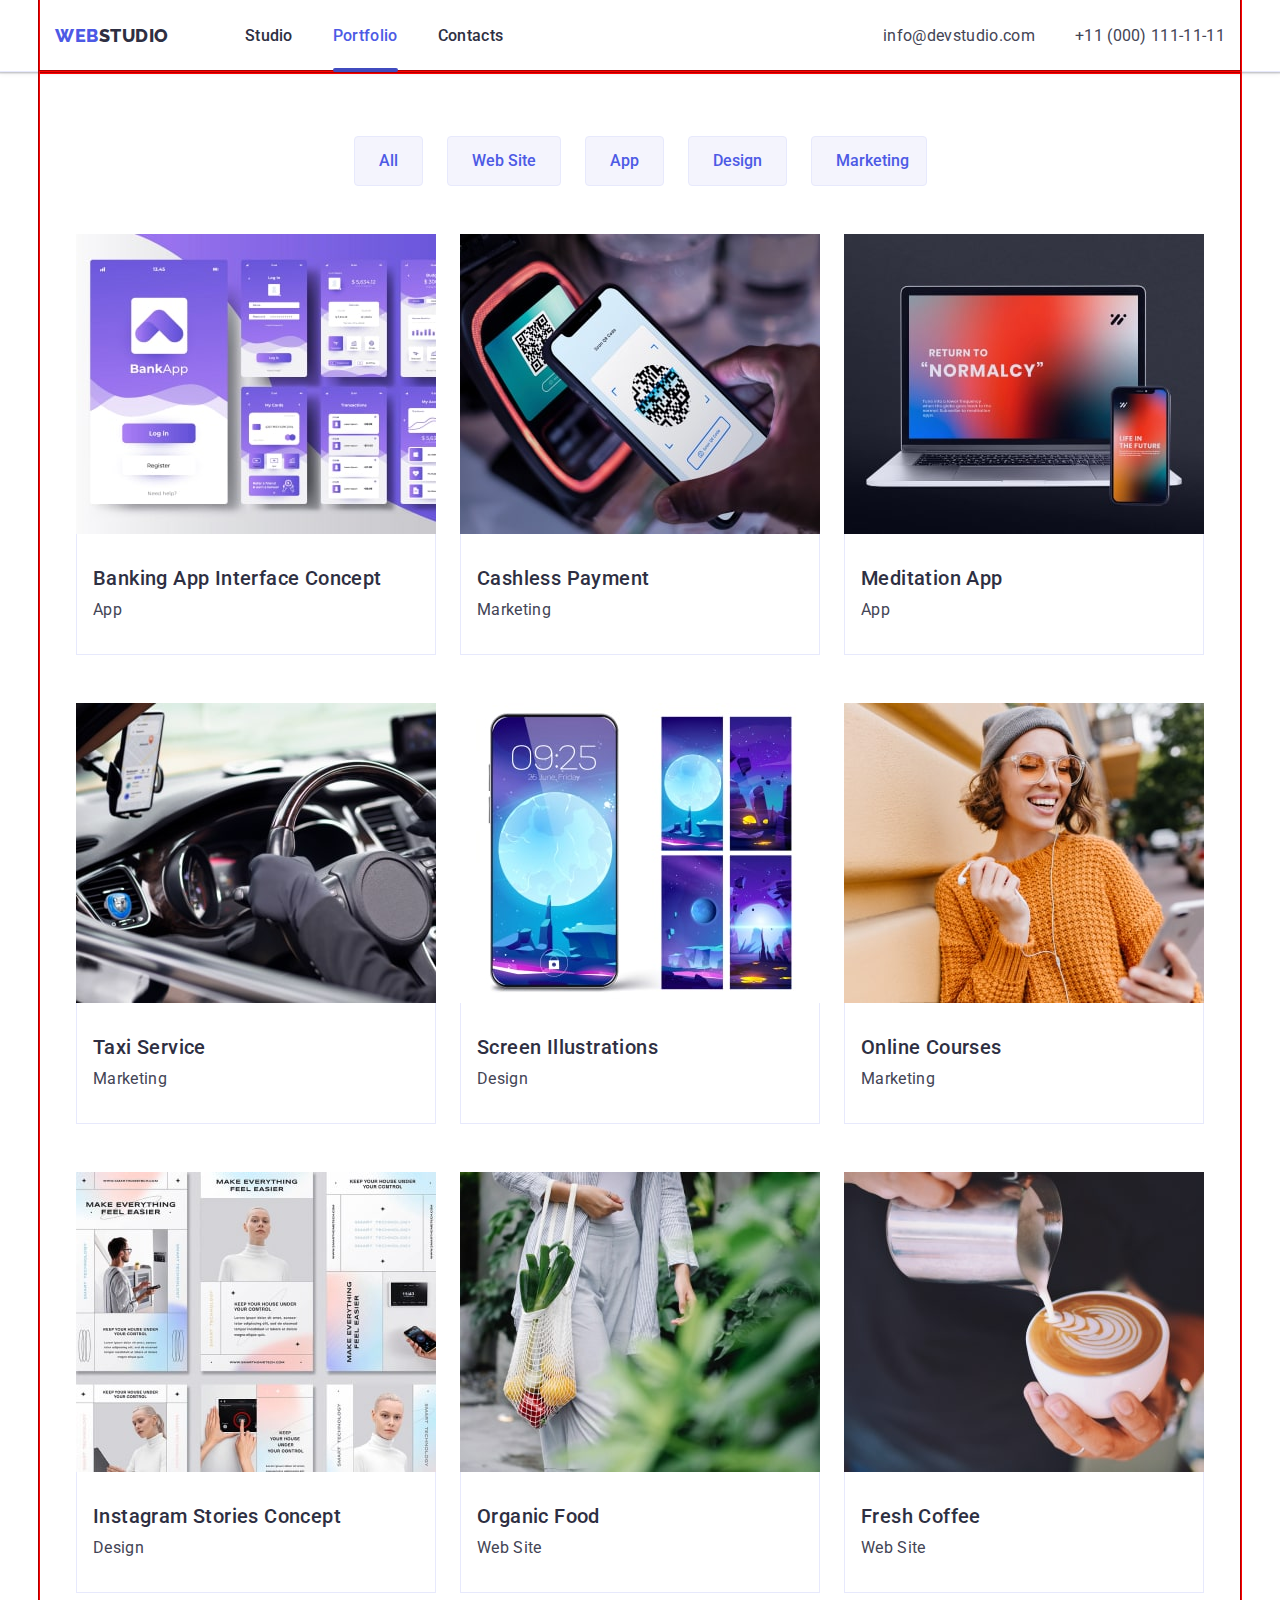
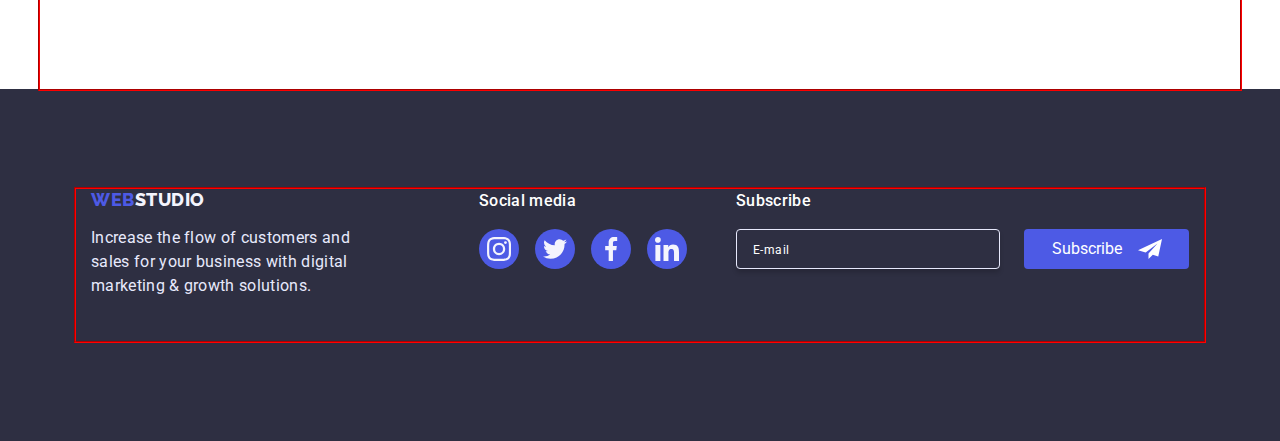
==== commit aeff3269: "fox1" ====
--- a/portfolio.html
+++ b/portfolio.html
@@ -192,210 +192,207 @@
             </li>
           </ul>
         </div>
-        <div class="benefits-container">
-          <ul class="list advantages-list-benefits">
-            <li class="benefins-item">
-              <a href="" class="advantages-list link">
-                <div class="benefits-top-wrap">
-                  <img
-                    src="./images/menu-img1.jpg"
-                    alt="Banking App Interface Concept "
-                    width="360"
-                  />
-                  <div class="benefits-cover-box">
-                    <p class="benefits-cover-text">
-                      14 Stylish and User-Friendly App Design Concepts · Task
-                      Manager App · Calorie Tracker App · Exotic Fruit Ecommerce
-                      App · Cloud Storage App
-                    </p>
-                  </div>
-                </div>
-                <div class="benefits-description">
-                  <h2 class="advantages-title">
-                    Banking App Interface Concept
-                  </h2>
-                  <p class="advantages-text">App</p>
-                </div>
-              </a>
-            </li>
-            <li class="benefins-item">
-              <a href="" class="advantages-list link">
-                <div class="benefits-top-wrap">
-                  <img
-                    src="./images/menu-img2.jpg"
-                    alt="Banking App Interface Concept "
-                    width="360"
-                  />
-                  <div class="benefits-cover-box">
-                    <p class="benefits-cover-text">
-                      14 Stylish and User-Friendly App Design Concepts · Task
-                      Manager App · Calorie Tracker App · Exotic Fruit Ecommerce
-                      App · Cloud Storage App
-                    </p>
-                  </div>
-                </div>
-                <div class="benefits-description">
-                  <h2 class="advantages-title">Cashless Payment</h2>
-                  <p class="advantages-text">Marketing</p>
-                </div>
-              </a>
-            </li>
-            <li class="benefins-item">
-              <a href="" class="advantages-list link">
-                <div class="benefits-top-wrap">
-                  <img
-                    src="./images/menu-img3.jpg"
-                    alt="Banking App Interface Concept "
-                    width="360"
-                  />
-                  <div class="benefits-cover-box">
-                    <p class="benefits-cover-text">
-                      14 Stylish and User-Friendly App Design Concepts · Task
-                      Manager App · Calorie Tracker App · Exotic Fruit Ecommerce
-                      App · Cloud Storage App
-                    </p>
-                  </div>
-                </div>
-                <div class="benefits-description">
-                  <h2 class="advantages-title">Meditation App</h2>
-                  <p class="advantages-text">App</p>
-                </div>
-              </a>
-            </li>
-            <li class="benefins-item">
-              <a href="" class="advantages-list link">
-                <div class="benefits-top-wrap">
-                  <img
-                    src="./images/menu-img4.jpg"
-                    alt="Banking App Interface Concept "
-                    width="360"
-                  />
-                  <div class="benefits-cover-box">
-                    <p class="benefits-cover-text">
-                      14 Stylish and User-Friendly App Design Concepts · Task
-                      Manager App · Calorie Tracker App · Exotic Fruit Ecommerce
-                      App · Cloud Storage App
-                    </p>
-                  </div>
-                </div>
-                <div class="benefits-description">
-                  <h2 class="advantages-title">Taxi Service</h2>
-                  <p class="advantages-text">Marketing</p>
-                </div>
-              </a>
-            </li>
-            <li class="benefins-item">
-              <a href="" class="advantages-list link">
-                <div class="benefits-top-wrap">
-                  <img
-                    src="./images/menu-img5.jpg"
-                    alt="Banking App Interface Concept "
-                    width="360"
-                  />
-                  <div class="benefits-cover-box">
-                    <p class="benefits-cover-text">
-                      14 Stylish and User-Friendly App Design Concepts · Task
-                      Manager App · Calorie Tracker App · Exotic Fruit Ecommerce
-                      App · Cloud Storage App
-                    </p>
-                  </div>
-                </div>
-                <div class="benefits-description">
-                  <h2 class="advantages-title">Screen Illustrations</h2>
-                  <p class="advantages-text">Design</p>
-                </div>
-              </a>
-            </li>
-            <li class="benefins-item">
-              <a href="" class="advantages-list link">
-                <div class="benefits-top-wrap">
-                  <img
-                    src="./images/menu-img6.jpg"
-                    alt="Banking App Interface Concept "
-                    width="360"
-                  />
-                  <div class="benefits-cover-box">
-                    <p class="benefits-cover-text">
-                      14 Stylish and User-Friendly App Design Concepts · Task
-                      Manager App · Calorie Tracker App · Exotic Fruit Ecommerce
-                      App · Cloud Storage App
-                    </p>
-                  </div>
-                </div>
-                <div class="benefits-description">
-                  <h2 class="advantages-title">Online Courses</h2>
-                  <p class="advantages-text">Marketing</p>
-                </div>
-              </a>
-            </li>
-            <li class="benefins-item">
-              <a href="" class="advantages-list link">
-                <div class="benefits-top-wrap">
-                  <img
-                    src="./images/menu-img7.jpg"
-                    alt="Banking App Interface Concept "
-                    width="360"
-                  />
-                  <div class="benefits-cover-box">
-                    <p class="benefits-cover-text">
-                      14 Stylish and User-Friendly App Design Concepts · Task
-                      Manager App · Calorie Tracker App · Exotic Fruit Ecommerce
-                      App · Cloud Storage App
-                    </p>
-                  </div>
-                </div>
-                <div class="benefits-description">
-                  <h2 class="advantages-title">Instagram Stories Concept</h2>
-                  <p class="advantages-text">Design</p>
-                </div>
-              </a>
-            </li>
-            <li class="benefins-item">
-              <a href="" class="advantages-list link">
-                <div class="benefits-top-wrap">
-                  <img
-                    src="./images/menu-img8.jpg"
-                    alt="Banking App Interface Concept "
-                    width="360"
-                  />
-                  <div class="benefits-cover-box">
-                    <p class="benefits-cover-text">
-                      14 Stylish and User-Friendly App Design Concepts · Task
-                      Manager App · Calorie Tracker App · Exotic Fruit Ecommerce
-                      App · Cloud Storage App
-                    </p>
-                  </div>
-                </div>
-                <div class="benefits-description">
-                  <h2 class="advantages-title">Organic Food</h2>
-                  <p class="advantages-text">Web Site</p>
-                </div>
-              </a>
-            </li>
-            <li class="benefins-item">
-              <a href="" class="advantages-list link">
-                <div class="benefits-top-wrap">
-                  <img
-                    src="./images/menu-img9.jpg"
-                    alt="Banking App Interface Concept "
-                    width="360"
-                  />
-                  <div class="benefits-cover-box">
-                    <p class="benefits-cover-text">
-                      14 Stylish and User-Friendly App Design Concepts · Task
-                      Manager App · Calorie Tracker App · Exotic Fruit Ecommerce
-                      App · Cloud Storage App
-                    </p>
-                  </div>
-                </div>
-                <div class="benefits-description">
-                  <h2 class="advantages-title">Fresh Coffee</h2>
-                  <p class="advantages-text">Web Site</p>
-                </div>
-              </a>
-            </li>
-          </ul>
-        </div>
+
+        <ul class="list advantages-list-benefits">
+          <li class="benefins-item">
+            <a href="" class="advantages-list link">
+              <div class="benefits-top-wrap">
+                <img
+                  src="./images/menu-img1.jpg"
+                  alt="Banking App Interface Concept "
+                  width="360"
+                />
+                <div class="benefits-cover-box">
+                  <p class="benefits-cover-text">
+                    14 Stylish and User-Friendly App Design Concepts · Task
+                    Manager App · Calorie Tracker App · Exotic Fruit Ecommerce
+                    App · Cloud Storage App
+                  </p>
+                </div>
+              </div>
+              <div class="benefits-description">
+                <h2 class="advantages-title">Banking App Interface Concept</h2>
+                <p class="advantages-text">App</p>
+              </div>
+            </a>
+          </li>
+          <li class="benefins-item">
+            <a href="" class="advantages-list link">
+              <div class="benefits-top-wrap">
+                <img
+                  src="./images/menu-img2.jpg"
+                  alt="Banking App Interface Concept "
+                  width="360"
+                />
+                <div class="benefits-cover-box">
+                  <p class="benefits-cover-text">
+                    14 Stylish and User-Friendly App Design Concepts · Task
+                    Manager App · Calorie Tracker App · Exotic Fruit Ecommerce
+                    App · Cloud Storage App
+                  </p>
+                </div>
+              </div>
+              <div class="benefits-description">
+                <h2 class="advantages-title">Cashless Payment</h2>
+                <p class="advantages-text">Marketing</p>
+              </div>
+            </a>
+          </li>
+          <li class="benefins-item">
+            <a href="" class="advantages-list link">
+              <div class="benefits-top-wrap">
+                <img
+                  src="./images/menu-img3.jpg"
+                  alt="Banking App Interface Concept "
+                  width="360"
+                />
+                <div class="benefits-cover-box">
+                  <p class="benefits-cover-text">
+                    14 Stylish and User-Friendly App Design Concepts · Task
+                    Manager App · Calorie Tracker App · Exotic Fruit Ecommerce
+                    App · Cloud Storage App
+                  </p>
+                </div>
+              </div>
+              <div class="benefits-description">
+                <h2 class="advantages-title">Meditation App</h2>
+                <p class="advantages-text">App</p>
+              </div>
+            </a>
+          </li>
+          <li class="benefins-item">
+            <a href="" class="advantages-list link">
+              <div class="benefits-top-wrap">
+                <img
+                  src="./images/menu-img4.jpg"
+                  alt="Banking App Interface Concept "
+                  width="360"
+                />
+                <div class="benefits-cover-box">
+                  <p class="benefits-cover-text">
+                    14 Stylish and User-Friendly App Design Concepts · Task
+                    Manager App · Calorie Tracker App · Exotic Fruit Ecommerce
+                    App · Cloud Storage App
+                  </p>
+                </div>
+              </div>
+              <div class="benefits-description">
+                <h2 class="advantages-title">Taxi Service</h2>
+                <p class="advantages-text">Marketing</p>
+              </div>
+            </a>
+          </li>
+          <li class="benefins-item">
+            <a href="" class="advantages-list link">
+              <div class="benefits-top-wrap">
+                <img
+                  src="./images/menu-img5.jpg"
+                  alt="Banking App Interface Concept "
+                  width="360"
+                />
+                <div class="benefits-cover-box">
+                  <p class="benefits-cover-text">
+                    14 Stylish and User-Friendly App Design Concepts · Task
+                    Manager App · Calorie Tracker App · Exotic Fruit Ecommerce
+                    App · Cloud Storage App
+                  </p>
+                </div>
+              </div>
+              <div class="benefits-description">
+                <h2 class="advantages-title">Screen Illustrations</h2>
+                <p class="advantages-text">Design</p>
+              </div>
+            </a>
+          </li>
+          <li class="benefins-item">
+            <a href="" class="advantages-list link">
+              <div class="benefits-top-wrap">
+                <img
+                  src="./images/menu-img6.jpg"
+                  alt="Banking App Interface Concept "
+                  width="360"
+                />
+                <div class="benefits-cover-box">
+                  <p class="benefits-cover-text">
+                    14 Stylish and User-Friendly App Design Concepts · Task
+                    Manager App · Calorie Tracker App · Exotic Fruit Ecommerce
+                    App · Cloud Storage App
+                  </p>
+                </div>
+              </div>
+              <div class="benefits-description">
+                <h2 class="advantages-title">Online Courses</h2>
+                <p class="advantages-text">Marketing</p>
+              </div>
+            </a>
+          </li>
+          <li class="benefins-item">
+            <a href="" class="advantages-list link">
+              <div class="benefits-top-wrap">
+                <img
+                  src="./images/menu-img7.jpg"
+                  alt="Banking App Interface Concept "
+                  width="360"
+                />
+                <div class="benefits-cover-box">
+                  <p class="benefits-cover-text">
+                    14 Stylish and User-Friendly App Design Concepts · Task
+                    Manager App · Calorie Tracker App · Exotic Fruit Ecommerce
+                    App · Cloud Storage App
+                  </p>
+                </div>
+              </div>
+              <div class="benefits-description">
+                <h2 class="advantages-title">Instagram Stories Concept</h2>
+                <p class="advantages-text">Design</p>
+              </div>
+            </a>
+          </li>
+          <li class="benefins-item">
+            <a href="" class="advantages-list link">
+              <div class="benefits-top-wrap">
+                <img
+                  src="./images/menu-img8.jpg"
+                  alt="Banking App Interface Concept "
+                  width="360"
+                />
+                <div class="benefits-cover-box">
+                  <p class="benefits-cover-text">
+                    14 Stylish and User-Friendly App Design Concepts · Task
+                    Manager App · Calorie Tracker App · Exotic Fruit Ecommerce
+                    App · Cloud Storage App
+                  </p>
+                </div>
+              </div>
+              <div class="benefits-description">
+                <h2 class="advantages-title">Organic Food</h2>
+                <p class="advantages-text">Web Site</p>
+              </div>
+            </a>
+          </li>
+          <li class="benefins-item">
+            <a href="" class="advantages-list link">
+              <div class="benefits-top-wrap">
+                <img
+                  src="./images/menu-img9.jpg"
+                  alt="Banking App Interface Concept "
+                  width="360"
+                />
+                <div class="benefits-cover-box">
+                  <p class="benefits-cover-text">
+                    14 Stylish and User-Friendly App Design Concepts · Task
+                    Manager App · Calorie Tracker App · Exotic Fruit Ecommerce
+                    App · Cloud Storage App
+                  </p>
+                </div>
+              </div>
+              <div class="benefits-description">
+                <h2 class="advantages-title">Fresh Coffee</h2>
+                <p class="advantages-text">Web Site</p>
+              </div>
+            </a>
+          </li>
+        </ul>
       </section>
     </main>
 
--- a/css/styles.css
+++ b/css/styles.css
@@ -65,9 +65,9 @@
   width: 100%;
   padding: 0 15px;
   margin: 0 auto;
-  /* outline-color: red;
+  outline-color: red;
   outline-width: 2px;
-  outline-style: groove; */
+  outline-style: groove;
 
   @media screen and (min-width: 480px) {
     width: 480px;
@@ -768,6 +768,7 @@
 }
 
 .footer-container {
+  margin: 0 auto;
   @media screen and (min-width: 768px) {
     width: 552px;
     display: flex;
@@ -979,6 +980,40 @@
 
 /* Portflio.html */
 
+/* Site Advantages-Container */
+
+.benefits-advantages-container {
+  padding-top: 48px;
+  padding-bottom: 48px;
+  @media screen and (min-width: 768px) {
+    padding-top: 64px;
+    padding-bottom: 96px;
+  }
+}
+
+/* Adva */
+.advantages-container {
+  /* display: flex;
+  flex-wrap: wrap; */
+  /* justify-content: center; */
+  /* max-width: 263px; */
+  margin-bottom: 48px;
+}
+
+.advantages-list-btn {
+  display: flex;
+  flex-wrap: wrap;
+  max-width: 267px;
+  gap: 16px 24px;
+
+  @media screen and (min-width: 768px) {
+    flex-wrap: nowrap;
+    justify-content: center;
+    align-items: center;
+    max-width: 100%;
+  }
+}
+
 .advantages-link {
   font-family: inherit;
   font-size: 16px;
@@ -989,66 +1024,14 @@
   align-items: center;
   text-align: center;
   cursor: pointer;
-}
-/* Site Advantages */
-
-.benefits-advantages-container {
-  padding-top: 96px;
-  padding-bottom: 66px;
-}
-
-.benefits-description {
-  padding: 32px 0 32px 16px;
-  border-left: 1px solid #e7e9fc;
-  border-right: 1px solid #e7e9fc;
-  border-bottom: 1px solid #e7e9fc;
-}
-.advantages-container {
-  display: flex;
-  justify-content: center;
-  margin-bottom: 66px;
-}
-
-.benefits-container {
-}
-
-.benefits-top-wrap {
-  position: relative;
-  overflow: hidden;
-}
-.advantages-list {
-}
-.benefits-cover-box {
-  position: absolute;
-  background: #4d5ae5;
-  height: 100%;
-  transition: transform 250ms linear;
-}
-.benefits-cover-text {
-  padding: 40px 32px;
-  font-family: 'Roboto';
-  font-style: normal;
-  font-weight: 400;
-  font-size: 16px;
-  line-height: 1.5;
-  letter-spacing: 0.02em;
-  color: var(--Light);
-}
-
-.advantages-list:hover .benefits-cover-box {
-  transform: translatey(-100%);
-}
-.advantages-list:focus .benefits-cover-box {
-  transform: translatey(-100%);
-}
-
-.advantages-list-btn {
-  display: flex;
-  justify-content: center;
-  gap: 24px;
-}
-
-.advantages-link {
+  padding: 8px 16px;
+
+  @media screen and (min-width: 768px) {
+    padding: 12px 24px;
+  }
+}
+
+/* .advantages-link {
   box-sizing: border-box;
   display: flex;
   flex-direction: row;
@@ -1062,25 +1045,87 @@
   border-radius: 4px;
   flex: none;
   flex-grow: 1;
+} */
+
+/* Benefits-Container */
+
+.benefits-container {
+  /* padding-top: 48px;
+  padding-bottom: 48px;
+  @media screen and (min-width: 768px) {
+    padding-top: 64px;
+    padding-bottom: 96px;
+  } */
 }
 
 .advantages-list-benefits {
   display: flex;
   flex-wrap: wrap;
   justify-content: center;
-  column-gap: 24px;
-  row-gap: 48px;
+  gap: 72px 24px;
+
+  @media screen and (min-width: 1200px) {
+    gap: 48px 24px;
+  }
+}
+
+/* .advantages-list {
+} */
+
+.benefins-item {
+  max-width: 396px;
+
+  @media screen and (min-width: 768px) {
+    max-width: 356px;
+  }
+  @media screen and (min-width: 1200px) {
+    max-width: 360px;
+  }
 }
 
 .advantages-list {
-  text-decoration: none;
-  display: block;
+}
+
+.advantages-list:hover .benefits-cover-box {
+  transform: translatey(-100%);
+}
+.advantages-list:focus .benefits-cover-box {
+  transform: translatey(-100%);
 }
 
 .advantages-list:hover,
 .advantages-list:focus {
   box-shadow: 0px 1px 6px rgba(46, 47, 66, 0.08),
     0px 1px 1px rgba(46, 47, 66, 0.16), 0px 2px 1px rgba(46, 47, 66, 0.08);
+}
+
+.benefits-top-wrap {
+  position: relative;
+  overflow: hidden;
+}
+
+.benefits-cover-box {
+  position: absolute;
+  background: #4d5ae5;
+  height: 100%;
+  transition: transform 250ms linear;
+}
+.benefits-cover-text {
+  padding: 40px 32px;
+  font-family: 'Roboto';
+  font-style: normal;
+  font-weight: 400;
+  font-size: 16px;
+  line-height: 1.5;
+  letter-spacing: 0.02em;
+  color: var(--Light);
+}
+
+.benefits-description {
+  padding: 32px 0 32px 16px;
+  border-left: 1px solid #e7e9fc;
+  border-right: 1px solid #e7e9fc;
+  border-bottom: 1px solid #e7e9fc;
 }
 
 .advantages-title {
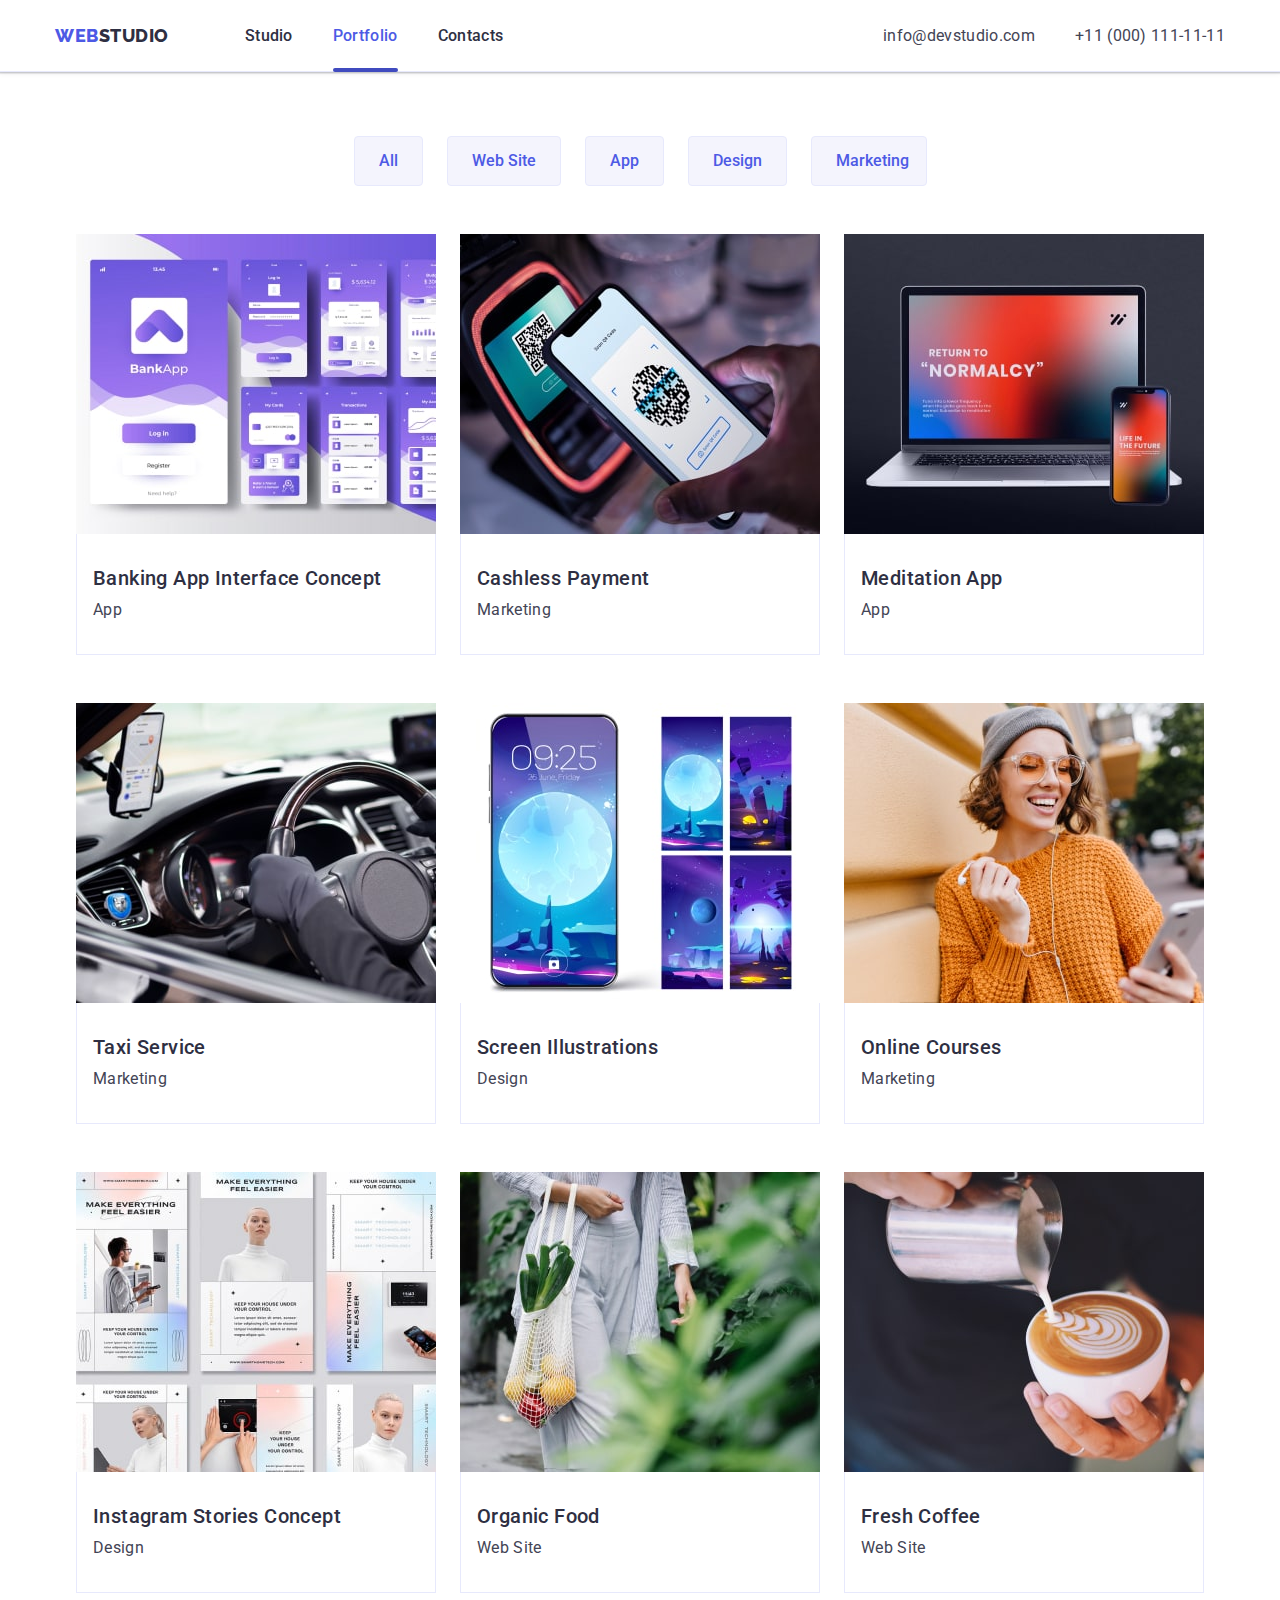
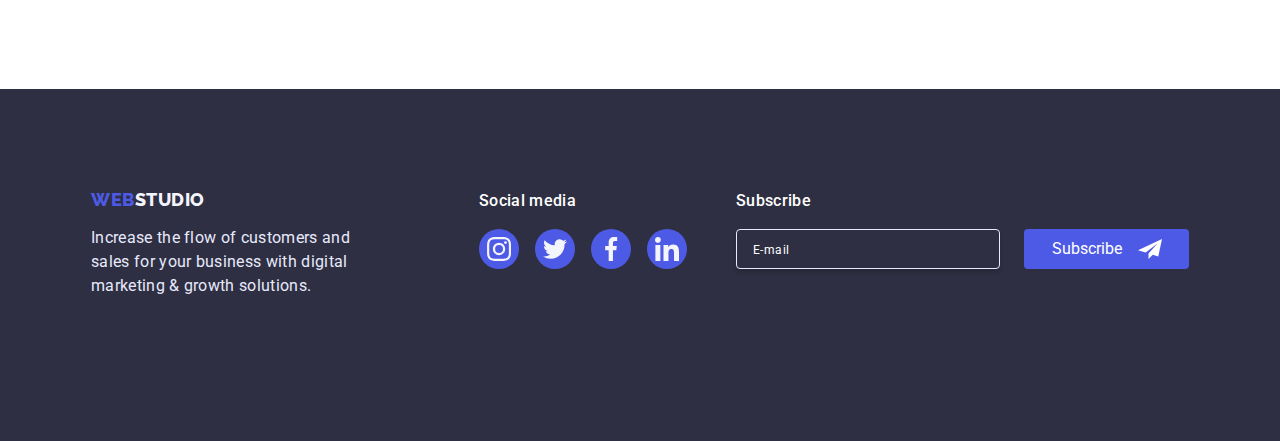
==== commit 72dfcc8f: "fox3" ====
--- a/portfolio.html
+++ b/portfolio.html
@@ -193,206 +193,210 @@
           </ul>
         </div>
 
-        <ul class="list advantages-list-benefits">
-          <li class="benefins-item">
-            <a href="" class="advantages-list link">
-              <div class="benefits-top-wrap">
-                <img
-                  src="./images/menu-img1.jpg"
-                  alt="Banking App Interface Concept "
-                  width="360"
-                />
-                <div class="benefits-cover-box">
-                  <p class="benefits-cover-text">
-                    14 Stylish and User-Friendly App Design Concepts · Task
-                    Manager App · Calorie Tracker App · Exotic Fruit Ecommerce
-                    App · Cloud Storage App
-                  </p>
-                </div>
-              </div>
-              <div class="benefits-description">
-                <h2 class="advantages-title">Banking App Interface Concept</h2>
-                <p class="advantages-text">App</p>
-              </div>
-            </a>
-          </li>
-          <li class="benefins-item">
-            <a href="" class="advantages-list link">
-              <div class="benefits-top-wrap">
-                <img
-                  src="./images/menu-img2.jpg"
-                  alt="Banking App Interface Concept "
-                  width="360"
-                />
-                <div class="benefits-cover-box">
-                  <p class="benefits-cover-text">
-                    14 Stylish and User-Friendly App Design Concepts · Task
-                    Manager App · Calorie Tracker App · Exotic Fruit Ecommerce
-                    App · Cloud Storage App
-                  </p>
-                </div>
-              </div>
-              <div class="benefits-description">
-                <h2 class="advantages-title">Cashless Payment</h2>
-                <p class="advantages-text">Marketing</p>
-              </div>
-            </a>
-          </li>
-          <li class="benefins-item">
-            <a href="" class="advantages-list link">
-              <div class="benefits-top-wrap">
-                <img
-                  src="./images/menu-img3.jpg"
-                  alt="Banking App Interface Concept "
-                  width="360"
-                />
-                <div class="benefits-cover-box">
-                  <p class="benefits-cover-text">
-                    14 Stylish and User-Friendly App Design Concepts · Task
-                    Manager App · Calorie Tracker App · Exotic Fruit Ecommerce
-                    App · Cloud Storage App
-                  </p>
-                </div>
-              </div>
-              <div class="benefits-description">
-                <h2 class="advantages-title">Meditation App</h2>
-                <p class="advantages-text">App</p>
-              </div>
-            </a>
-          </li>
-          <li class="benefins-item">
-            <a href="" class="advantages-list link">
-              <div class="benefits-top-wrap">
-                <img
-                  src="./images/menu-img4.jpg"
-                  alt="Banking App Interface Concept "
-                  width="360"
-                />
-                <div class="benefits-cover-box">
-                  <p class="benefits-cover-text">
-                    14 Stylish and User-Friendly App Design Concepts · Task
-                    Manager App · Calorie Tracker App · Exotic Fruit Ecommerce
-                    App · Cloud Storage App
-                  </p>
-                </div>
-              </div>
-              <div class="benefits-description">
-                <h2 class="advantages-title">Taxi Service</h2>
-                <p class="advantages-text">Marketing</p>
-              </div>
-            </a>
-          </li>
-          <li class="benefins-item">
-            <a href="" class="advantages-list link">
-              <div class="benefits-top-wrap">
-                <img
-                  src="./images/menu-img5.jpg"
-                  alt="Banking App Interface Concept "
-                  width="360"
-                />
-                <div class="benefits-cover-box">
-                  <p class="benefits-cover-text">
-                    14 Stylish and User-Friendly App Design Concepts · Task
-                    Manager App · Calorie Tracker App · Exotic Fruit Ecommerce
-                    App · Cloud Storage App
-                  </p>
-                </div>
-              </div>
-              <div class="benefits-description">
-                <h2 class="advantages-title">Screen Illustrations</h2>
-                <p class="advantages-text">Design</p>
-              </div>
-            </a>
-          </li>
-          <li class="benefins-item">
-            <a href="" class="advantages-list link">
-              <div class="benefits-top-wrap">
-                <img
-                  src="./images/menu-img6.jpg"
-                  alt="Banking App Interface Concept "
-                  width="360"
-                />
-                <div class="benefits-cover-box">
-                  <p class="benefits-cover-text">
-                    14 Stylish and User-Friendly App Design Concepts · Task
-                    Manager App · Calorie Tracker App · Exotic Fruit Ecommerce
-                    App · Cloud Storage App
-                  </p>
-                </div>
-              </div>
-              <div class="benefits-description">
-                <h2 class="advantages-title">Online Courses</h2>
-                <p class="advantages-text">Marketing</p>
-              </div>
-            </a>
-          </li>
-          <li class="benefins-item">
-            <a href="" class="advantages-list link">
-              <div class="benefits-top-wrap">
-                <img
-                  src="./images/menu-img7.jpg"
-                  alt="Banking App Interface Concept "
-                  width="360"
-                />
-                <div class="benefits-cover-box">
-                  <p class="benefits-cover-text">
-                    14 Stylish and User-Friendly App Design Concepts · Task
-                    Manager App · Calorie Tracker App · Exotic Fruit Ecommerce
-                    App · Cloud Storage App
-                  </p>
-                </div>
-              </div>
-              <div class="benefits-description">
-                <h2 class="advantages-title">Instagram Stories Concept</h2>
-                <p class="advantages-text">Design</p>
-              </div>
-            </a>
-          </li>
-          <li class="benefins-item">
-            <a href="" class="advantages-list link">
-              <div class="benefits-top-wrap">
-                <img
-                  src="./images/menu-img8.jpg"
-                  alt="Banking App Interface Concept "
-                  width="360"
-                />
-                <div class="benefits-cover-box">
-                  <p class="benefits-cover-text">
-                    14 Stylish and User-Friendly App Design Concepts · Task
-                    Manager App · Calorie Tracker App · Exotic Fruit Ecommerce
-                    App · Cloud Storage App
-                  </p>
-                </div>
-              </div>
-              <div class="benefits-description">
-                <h2 class="advantages-title">Organic Food</h2>
-                <p class="advantages-text">Web Site</p>
-              </div>
-            </a>
-          </li>
-          <li class="benefins-item">
-            <a href="" class="advantages-list link">
-              <div class="benefits-top-wrap">
-                <img
-                  src="./images/menu-img9.jpg"
-                  alt="Banking App Interface Concept "
-                  width="360"
-                />
-                <div class="benefits-cover-box">
-                  <p class="benefits-cover-text">
-                    14 Stylish and User-Friendly App Design Concepts · Task
-                    Manager App · Calorie Tracker App · Exotic Fruit Ecommerce
-                    App · Cloud Storage App
-                  </p>
-                </div>
-              </div>
-              <div class="benefits-description">
-                <h2 class="advantages-title">Fresh Coffee</h2>
-                <p class="advantages-text">Web Site</p>
-              </div>
-            </a>
-          </li>
-        </ul>
+        <div class="benefits-container">
+          <ul class="list advantages-list-benefits">
+            <li class="benefins-item">
+              <a href="" class="advantages-list link">
+                <div class="benefits-top-wrap">
+                  <img
+                    src="./images/menu-img1.jpg"
+                    alt="Banking App Interface Concept "
+                    width="100%"
+                  />
+                  <div class="benefits-cover-box">
+                    <p class="benefits-cover-text">
+                      14 Stylish and User-Friendly App Design Concepts · Task
+                      Manager App · Calorie Tracker App · Exotic Fruit Ecommerce
+                      App · Cloud Storage App
+                    </p>
+                  </div>
+                </div>
+                <div class="benefits-description">
+                  <h2 class="advantages-title">
+                    Banking App Interface Concept
+                  </h2>
+                  <p class="advantages-text">App</p>
+                </div>
+              </a>
+            </li>
+            <li class="benefins-item">
+              <a href="" class="advantages-list link">
+                <div class="benefits-top-wrap">
+                  <img
+                    src="./images/menu-img2.jpg"
+                    alt="Banking App Interface Concept "
+                    width="100%"
+                  />
+                  <div class="benefits-cover-box">
+                    <p class="benefits-cover-text">
+                      14 Stylish and User-Friendly App Design Concepts · Task
+                      Manager App · Calorie Tracker App · Exotic Fruit Ecommerce
+                      App · Cloud Storage App
+                    </p>
+                  </div>
+                </div>
+                <div class="benefits-description">
+                  <h2 class="advantages-title">Cashless Payment</h2>
+                  <p class="advantages-text">Marketing</p>
+                </div>
+              </a>
+            </li>
+            <li class="benefins-item">
+              <a href="" class="advantages-list link">
+                <div class="benefits-top-wrap">
+                  <img
+                    src="./images/menu-img3.jpg"
+                    alt="Banking App Interface Concept "
+                    width="100%"
+                  />
+                  <div class="benefits-cover-box">
+                    <p class="benefits-cover-text">
+                      14 Stylish and User-Friendly App Design Concepts · Task
+                      Manager App · Calorie Tracker App · Exotic Fruit Ecommerce
+                      App · Cloud Storage App
+                    </p>
+                  </div>
+                </div>
+                <div class="benefits-description">
+                  <h2 class="advantages-title">Meditation App</h2>
+                  <p class="advantages-text">App</p>
+                </div>
+              </a>
+            </li>
+            <li class="benefins-item">
+              <a href="" class="advantages-list link">
+                <div class="benefits-top-wrap">
+                  <img
+                    src="./images/menu-img4.jpg"
+                    alt="Banking App Interface Concept "
+                    width="100%"
+                  />
+                  <div class="benefits-cover-box">
+                    <p class="benefits-cover-text">
+                      14 Stylish and User-Friendly App Design Concepts · Task
+                      Manager App · Calorie Tracker App · Exotic Fruit Ecommerce
+                      App · Cloud Storage App
+                    </p>
+                  </div>
+                </div>
+                <div class="benefits-description">
+                  <h2 class="advantages-title">Taxi Service</h2>
+                  <p class="advantages-text">Marketing</p>
+                </div>
+              </a>
+            </li>
+            <li class="benefins-item">
+              <a href="" class="advantages-list link">
+                <div class="benefits-top-wrap">
+                  <img
+                    src="./images/menu-img5.jpg"
+                    alt="Banking App Interface Concept "
+                    width="100%"
+                  />
+                  <div class="benefits-cover-box">
+                    <p class="benefits-cover-text">
+                      14 Stylish and User-Friendly App Design Concepts · Task
+                      Manager App · Calorie Tracker App · Exotic Fruit Ecommerce
+                      App · Cloud Storage App
+                    </p>
+                  </div>
+                </div>
+                <div class="benefits-description">
+                  <h2 class="advantages-title">Screen Illustrations</h2>
+                  <p class="advantages-text">Design</p>
+                </div>
+              </a>
+            </li>
+            <li class="benefins-item">
+              <a href="" class="advantages-list link">
+                <div class="benefits-top-wrap">
+                  <img
+                    src="./images/menu-img6.jpg"
+                    alt="Banking App Interface Concept "
+                    width="100%"
+                  />
+                  <div class="benefits-cover-box">
+                    <p class="benefits-cover-text">
+                      14 Stylish and User-Friendly App Design Concepts · Task
+                      Manager App · Calorie Tracker App · Exotic Fruit Ecommerce
+                      App · Cloud Storage App
+                    </p>
+                  </div>
+                </div>
+                <div class="benefits-description">
+                  <h2 class="advantages-title">Online Courses</h2>
+                  <p class="advantages-text">Marketing</p>
+                </div>
+              </a>
+            </li>
+            <li class="benefins-item">
+              <a href="" class="advantages-list link">
+                <div class="benefits-top-wrap">
+                  <img
+                    src="./images/menu-img7.jpg"
+                    alt="Banking App Interface Concept "
+                    width="100%"
+                  />
+                  <div class="benefits-cover-box">
+                    <p class="benefits-cover-text">
+                      14 Stylish and User-Friendly App Design Concepts · Task
+                      Manager App · Calorie Tracker App · Exotic Fruit Ecommerce
+                      App · Cloud Storage App
+                    </p>
+                  </div>
+                </div>
+                <div class="benefits-description">
+                  <h2 class="advantages-title">Instagram Stories Concept</h2>
+                  <p class="advantages-text">Design</p>
+                </div>
+              </a>
+            </li>
+            <li class="benefins-item">
+              <a href="" class="advantages-list link">
+                <div class="benefits-top-wrap">
+                  <img
+                    src="./images/menu-img8.jpg"
+                    alt="Banking App Interface Concept "
+                    width="100%"
+                  />
+                  <div class="benefits-cover-box">
+                    <p class="benefits-cover-text">
+                      14 Stylish and User-Friendly App Design Concepts · Task
+                      Manager App · Calorie Tracker App · Exotic Fruit Ecommerce
+                      App · Cloud Storage App
+                    </p>
+                  </div>
+                </div>
+                <div class="benefits-description">
+                  <h2 class="advantages-title">Organic Food</h2>
+                  <p class="advantages-text">Web Site</p>
+                </div>
+              </a>
+            </li>
+            <li class="benefins-item">
+              <a href="" class="advantages-list link">
+                <div class="benefits-top-wrap">
+                  <img
+                    src="./images/menu-img9.jpg"
+                    alt="Banking App Interface Concept "
+                    width="100%"
+                  />
+                  <div class="benefits-cover-box">
+                    <p class="benefits-cover-text">
+                      14 Stylish and User-Friendly App Design Concepts · Task
+                      Manager App · Calorie Tracker App · Exotic Fruit Ecommerce
+                      App · Cloud Storage App
+                    </p>
+                  </div>
+                </div>
+                <div class="benefits-description">
+                  <h2 class="advantages-title">Fresh Coffee</h2>
+                  <p class="advantages-text">Web Site</p>
+                </div>
+              </a>
+            </li>
+          </ul>
+        </div>
       </section>
     </main>
 
--- a/css/styles.css
+++ b/css/styles.css
@@ -39,8 +39,8 @@
 
 img {
   display: block;
-  max-width: 100%;
-  height: auto;
+  /* max-width: 100%;
+  height: auto; */
 }
 
 address {
@@ -65,9 +65,9 @@
   width: 100%;
   padding: 0 15px;
   margin: 0 auto;
-  outline-color: red;
+  /* outline-color: red;
   outline-width: 2px;
-  outline-style: groove;
+  outline-style: groove; */
 
   @media screen and (min-width: 480px) {
     width: 480px;
@@ -1056,16 +1056,31 @@
     padding-top: 64px;
     padding-bottom: 96px;
   } */
-}
-
+  /* display: flex;
+  justify-content: center; */
+  /* margin: 0 auto; */
+}
+/*  маржин відємний  */
 .advantages-list-benefits {
   display: flex;
   flex-wrap: wrap;
   justify-content: center;
+  margin: 0 auto;
   gap: 72px 24px;
 
-  @media screen and (min-width: 1200px) {
-    gap: 48px 24px;
+  @media screen and (min-width: 768px) {
+    /* gap: 48px 24px; */
+    gap: 0;
+    justify-content: start;
+    margin-top: -72px;
+    margin-left: -24px;
+  }
+
+  @media screen and (min-width: 1200px) {
+    /* gap: 48px 24px; */
+    justify-content: center;
+    margin-top: -48px;
+    margin-left: -24px;
   }
 }
 
@@ -1073,13 +1088,20 @@
 } */
 
 .benefins-item {
-  max-width: 396px;
-
-  @media screen and (min-width: 768px) {
-    max-width: 356px;
+  /* max-width: 396px; */
+
+  /* margin: 0 auto; */
+  @media screen and (min-width: 768px) {
+    /* max-width: 356px; */
+    flex-basis: calc(100% / 2 - 24px);
+    margin-left: 24px;
+    margin-top: 72px;
   }
   @media screen and (min-width: 1200px) {
     max-width: 360px;
+    flex-basis: calc(100% / 3 - 24px);
+    margin-left: 24px;
+    margin-top: 48px;
   }
 }
 
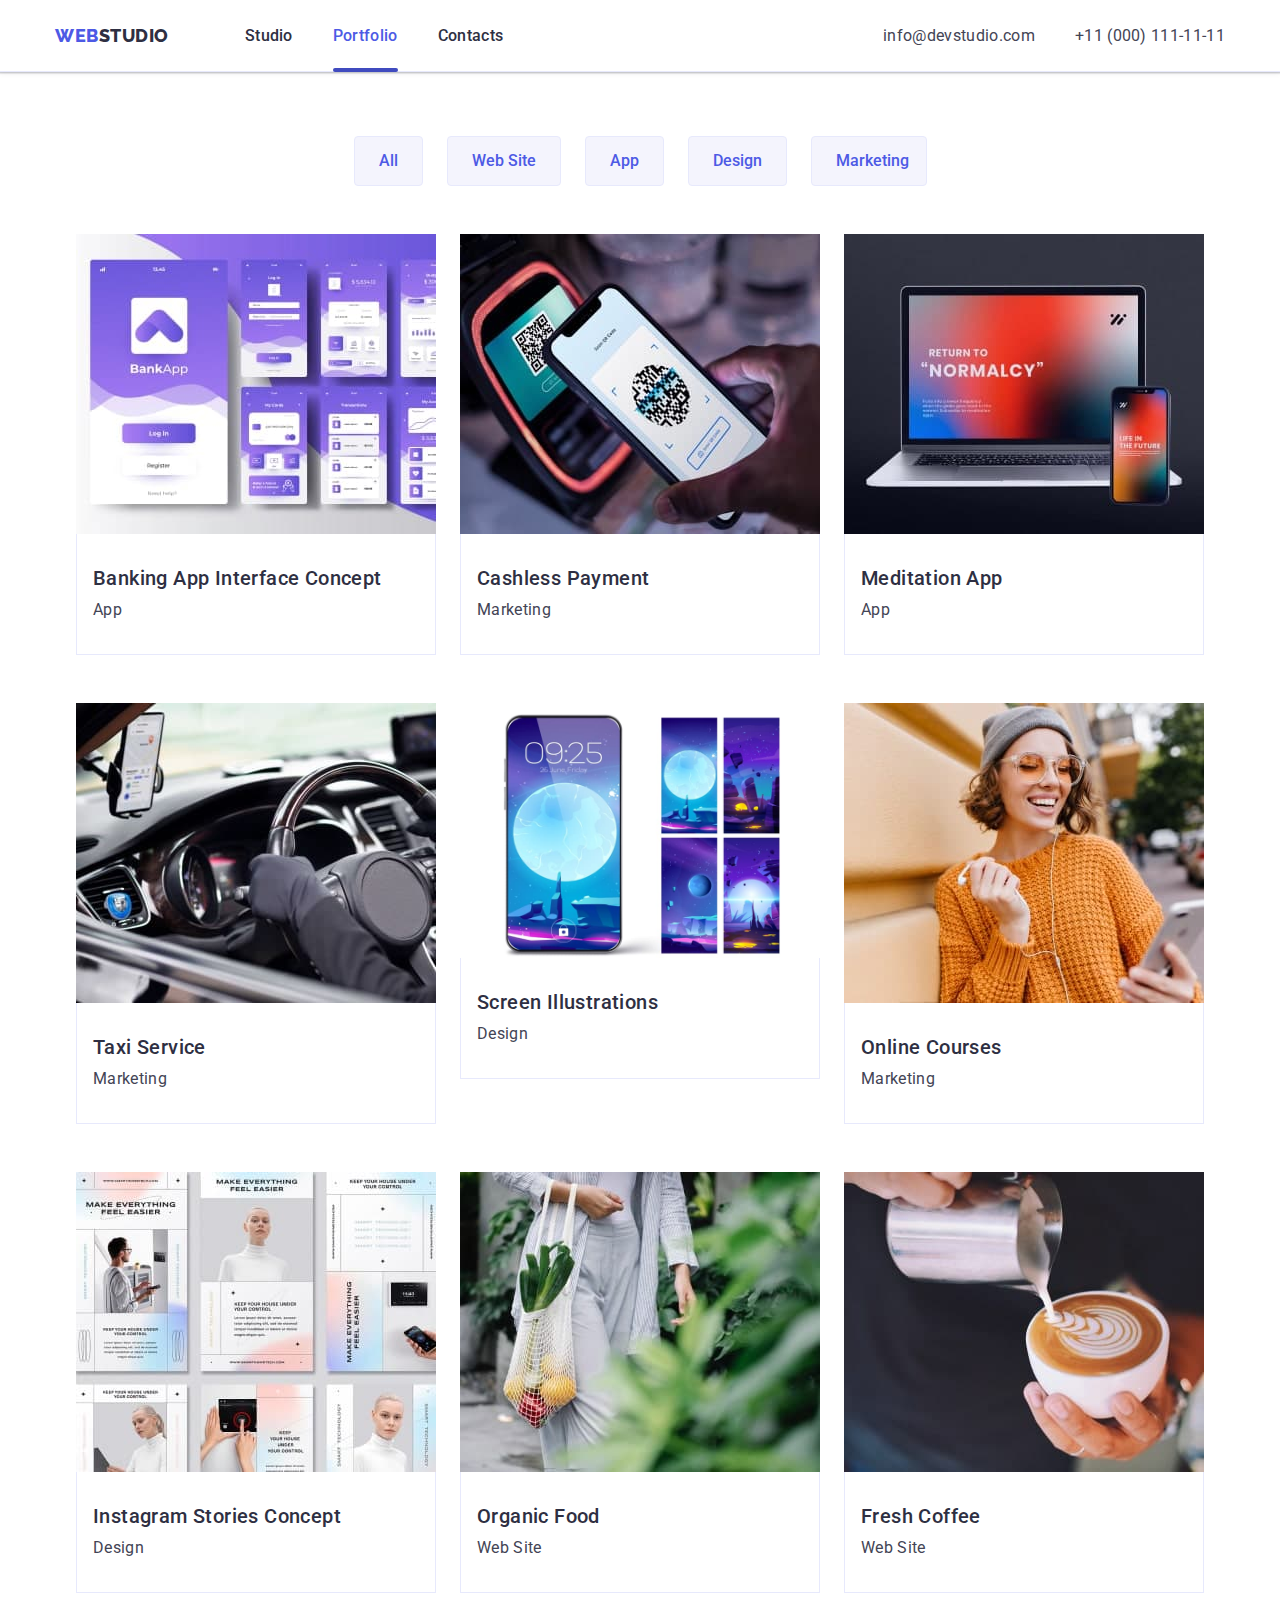
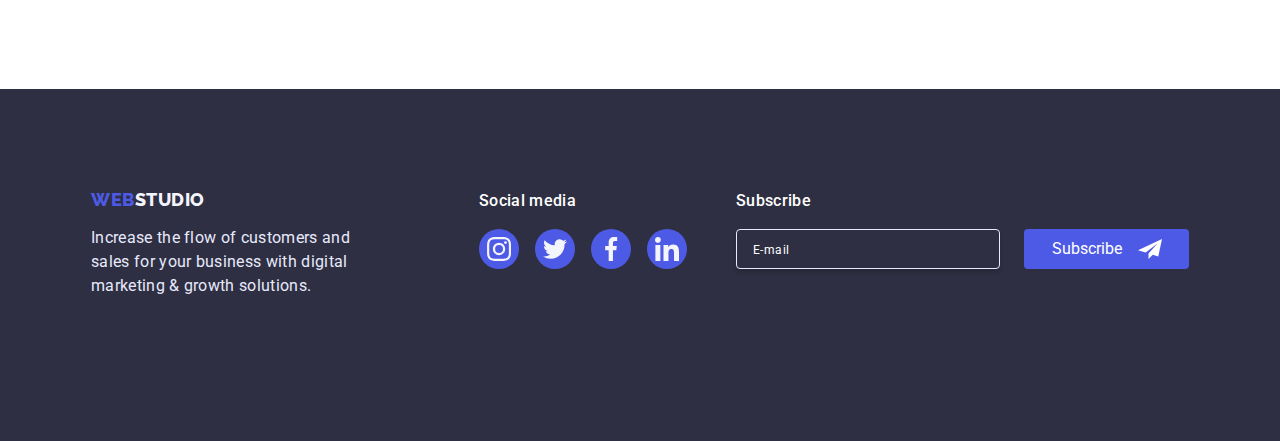
==== commit 225d1000: "fox2" ====
--- a/portfolio.html
+++ b/portfolio.html
@@ -199,7 +199,8 @@
               <a href="" class="advantages-list link">
                 <div class="benefits-top-wrap">
                   <img
-                    src="./images/menu-img1.jpg"
+                    srcset="./images/menu-img/menu-img1-2x.jpg 2x"
+                    src="./images/menu-img/menu-img1.jpg"
                     alt="Banking App Interface Concept "
                     width="100%"
                   />
@@ -223,7 +224,8 @@
               <a href="" class="advantages-list link">
                 <div class="benefits-top-wrap">
                   <img
-                    src="./images/menu-img2.jpg"
+                    srcset="./images/menu-img/menu-img2-2x.jpg 2x"
+                    src="./images/menu-img/menu-img2.jpg"
                     alt="Banking App Interface Concept "
                     width="100%"
                   />
@@ -245,7 +247,8 @@
               <a href="" class="advantages-list link">
                 <div class="benefits-top-wrap">
                   <img
-                    src="./images/menu-img3.jpg"
+                    srcset="./images/menu-img/menu-img3-2x.jpg 2x"
+                    src="./images/menu-img/menu-img3.jpg"
                     alt="Banking App Interface Concept "
                     width="100%"
                   />
@@ -267,7 +270,8 @@
               <a href="" class="advantages-list link">
                 <div class="benefits-top-wrap">
                   <img
-                    src="./images/menu-img4.jpg"
+                    srcset="./images/menu-img/menu-img4-2x.jpg 2x"
+                    src="./images/menu-img/menu-img4.jpg"
                     alt="Banking App Interface Concept "
                     width="100%"
                   />
@@ -289,7 +293,8 @@
               <a href="" class="advantages-list link">
                 <div class="benefits-top-wrap">
                   <img
-                    src="./images/menu-img5.jpg"
+                    srcset="./images/menu-img/menu-img5-2x.jpg 2x"
+                    src="./images/menu-img/menu-img5-2x.jpg"
                     alt="Banking App Interface Concept "
                     width="100%"
                   />
@@ -311,7 +316,8 @@
               <a href="" class="advantages-list link">
                 <div class="benefits-top-wrap">
                   <img
-                    src="./images/menu-img6.jpg"
+                    srcset="./images/menu-img/menu-img6-2x.jpg 2x"
+                    src="./images/menu-img/menu-img6.jpg"
                     alt="Banking App Interface Concept "
                     width="100%"
                   />
@@ -333,7 +339,8 @@
               <a href="" class="advantages-list link">
                 <div class="benefits-top-wrap">
                   <img
-                    src="./images/menu-img7.jpg"
+                    srcset="./images/menu-img/menu-img7-2x.jpg 2x"
+                    src="./images/menu-img/menu-img7.jpg"
                     alt="Banking App Interface Concept "
                     width="100%"
                   />
@@ -355,7 +362,8 @@
               <a href="" class="advantages-list link">
                 <div class="benefits-top-wrap">
                   <img
-                    src="./images/menu-img8.jpg"
+                    srcset="./images/menu-img/menu-img8-2x.jpg 2x"
+                    src="./images/menu-img/menu-img8.jpg"
                     alt="Banking App Interface Concept "
                     width="100%"
                   />
@@ -377,7 +385,8 @@
               <a href="" class="advantages-list link">
                 <div class="benefits-top-wrap">
                   <img
-                    src="./images/menu-img9.jpg"
+                    srcset="./images/menu-img/menu-img9-2x.jpg 2x"
+                    src="./images/menu-img/menu-img9.jpg"
                     alt="Banking App Interface Concept "
                     width="100%"
                   />
--- a/css/styles.css
+++ b/css/styles.css
@@ -386,7 +386,7 @@
       rgba(46, 47, 66, 0.7),
       rgba(46, 47, 66, 0.7)
     ),
-    url(../images/Dark-bg-mob.jpg);
+    url(../images/dark-bg/dark-bg-mob.jpg);
   background-size: cover;
   background-position: center;
   background-repeat: no-repeat;
@@ -402,7 +402,7 @@
         rgba(46, 47, 66, 0.7),
         rgba(46, 47, 66, 0.7)
       ),
-      url(../images/Dark-bg-tab.jpg);
+      url(../images/dark-bg/dark-bg-tab.jpg);
     background-size: cover;
   }
 
@@ -413,13 +413,13 @@
         rgba(46, 47, 66, 0.7),
         rgba(46, 47, 66, 0.7)
       ),
-      url(../images/people-office1.jpg);
+      url(../images/dark-bg/dark-bg-desc.jpg);
     background-size: cover;
     padding: 188px 0;
   }
 }
 
-/* @media (min-device-pixel-ratio: 2),
+@media (min-device-pixel-ratio: 2),
   (-webkit-min-device-pixel-ratio: 2),
   (min-resolution: 192dpi),
   (min-resolution: 2dppx) {
@@ -428,9 +428,26 @@
         rgba(46, 47, 66, 0.7),
         rgba(46, 47, 66, 0.7)
       ),
-      url(./images/Dark-bg-mob-2x);
-  }
-} */
+      url(../images/dark-bg/dark-bg-mob-2x.jpg);
+
+    @media screen and (min-width: 768px) {
+      background-image: linear-gradient(
+          rgba(46, 47, 66, 0.7),
+          rgba(46, 47, 66, 0.7)
+        ),
+        url(../images/dark-bg/dark-bg-tab-2x.jpg);
+      background-size: cover;
+    }
+    @media screen and (min-width: 1200px) {
+      background-image: linear-gradient(
+          rgba(46, 47, 66, 0.7),
+          rgba(46, 47, 66, 0.7)
+        ),
+        url(../images/dark-bg/dark-bg-desc-2x.jpg);
+      background-size: cover;
+    }
+  }
+}
 
 .hero-title {
   color: var(--B-g-color);
@@ -1060,7 +1077,9 @@
   justify-content: center; */
   /* margin: 0 auto; */
 }
+
 /*  маржин відємний  */
+
 .advantages-list-benefits {
   display: flex;
   flex-wrap: wrap;
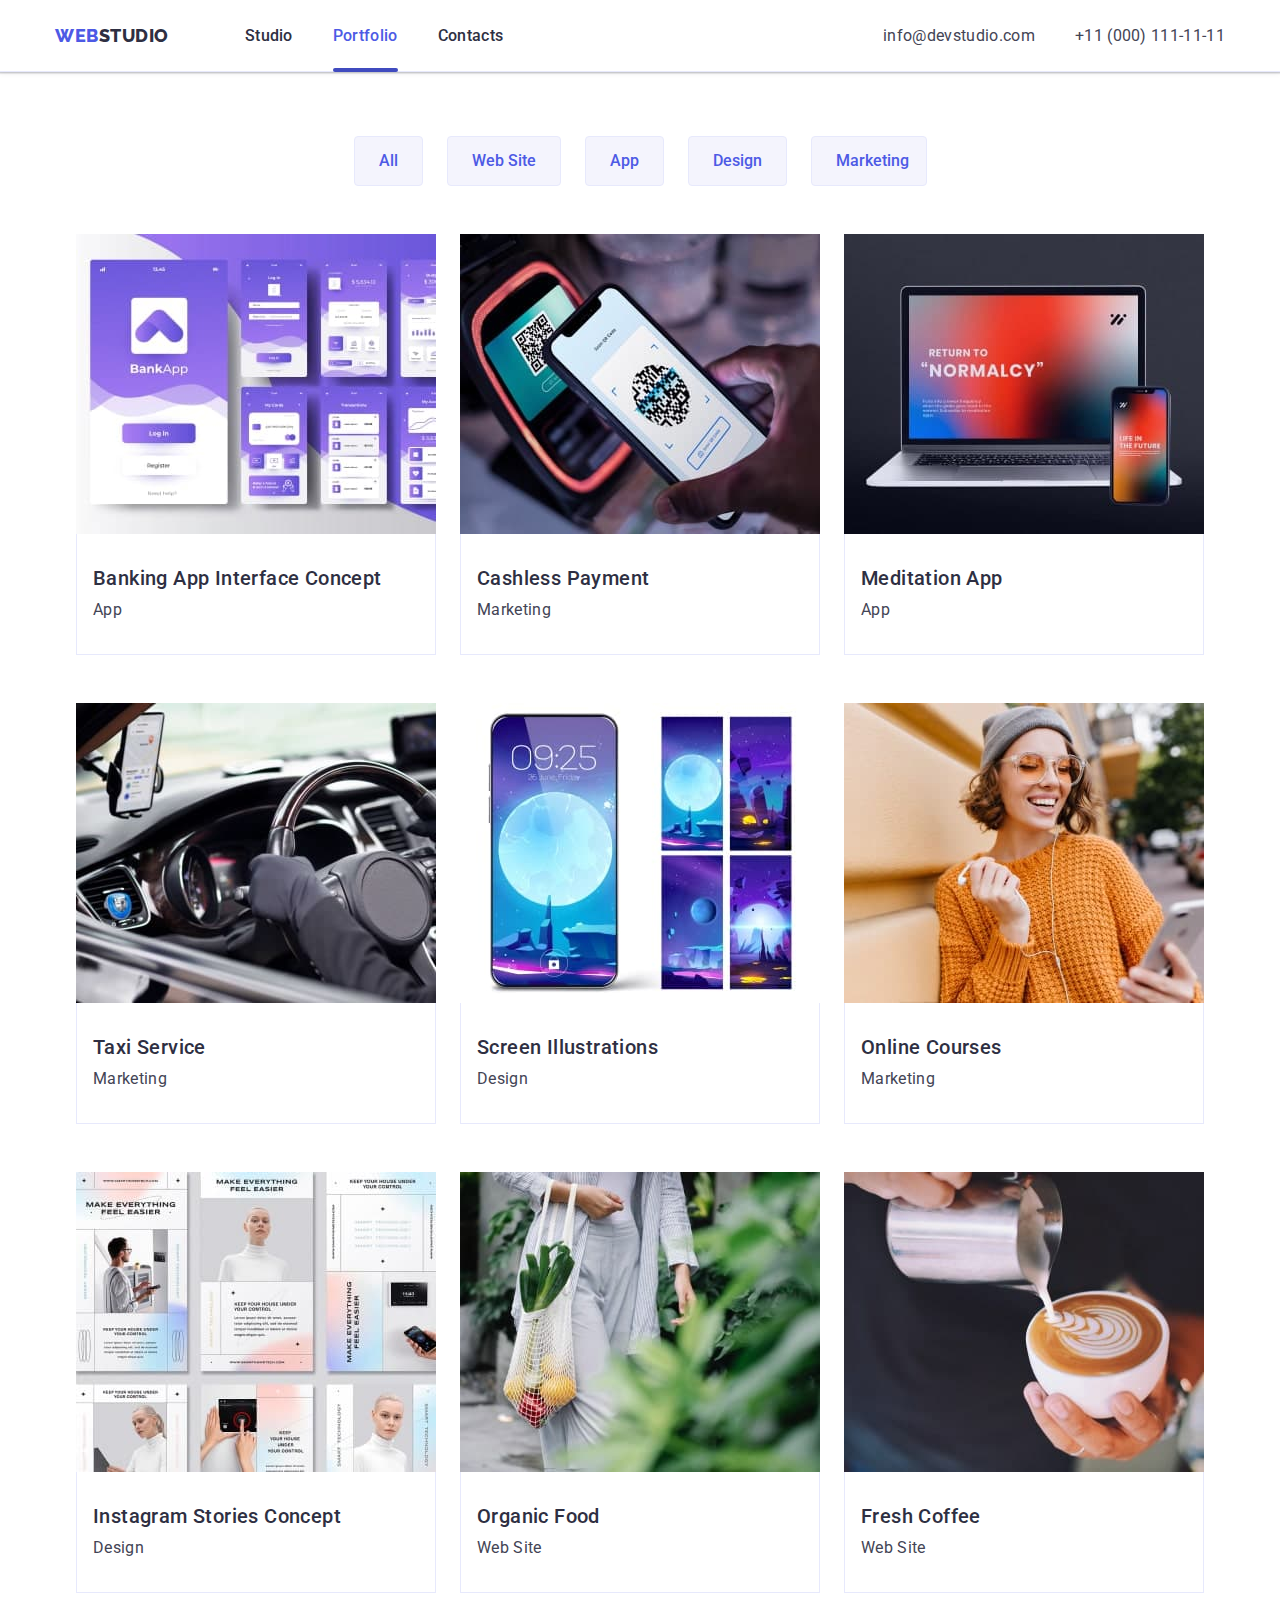
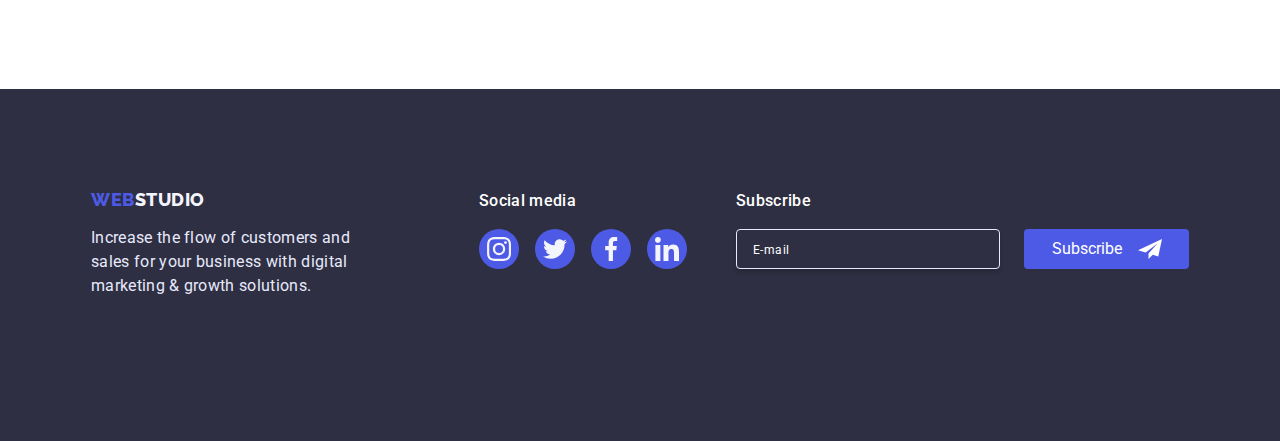
==== commit f889577c: "Update portfolio.html" ====
--- a/portfolio.html
+++ b/portfolio.html
@@ -294,9 +294,10 @@
                 <div class="benefits-top-wrap">
                   <img
                     srcset="./images/menu-img/menu-img5-2x.jpg 2x"
-                    src="./images/menu-img/menu-img5-2x.jpg"
-                    alt="Banking App Interface Concept "
-                    width="100%"
+                    src="./images/menu-img/menu-img5.jpg"
+                    alt="Banking App Interface Concept "
+                    width="100%"
+                    height="300px"
                   />
                   <div class="benefits-cover-box">
                     <p class="benefits-cover-text">
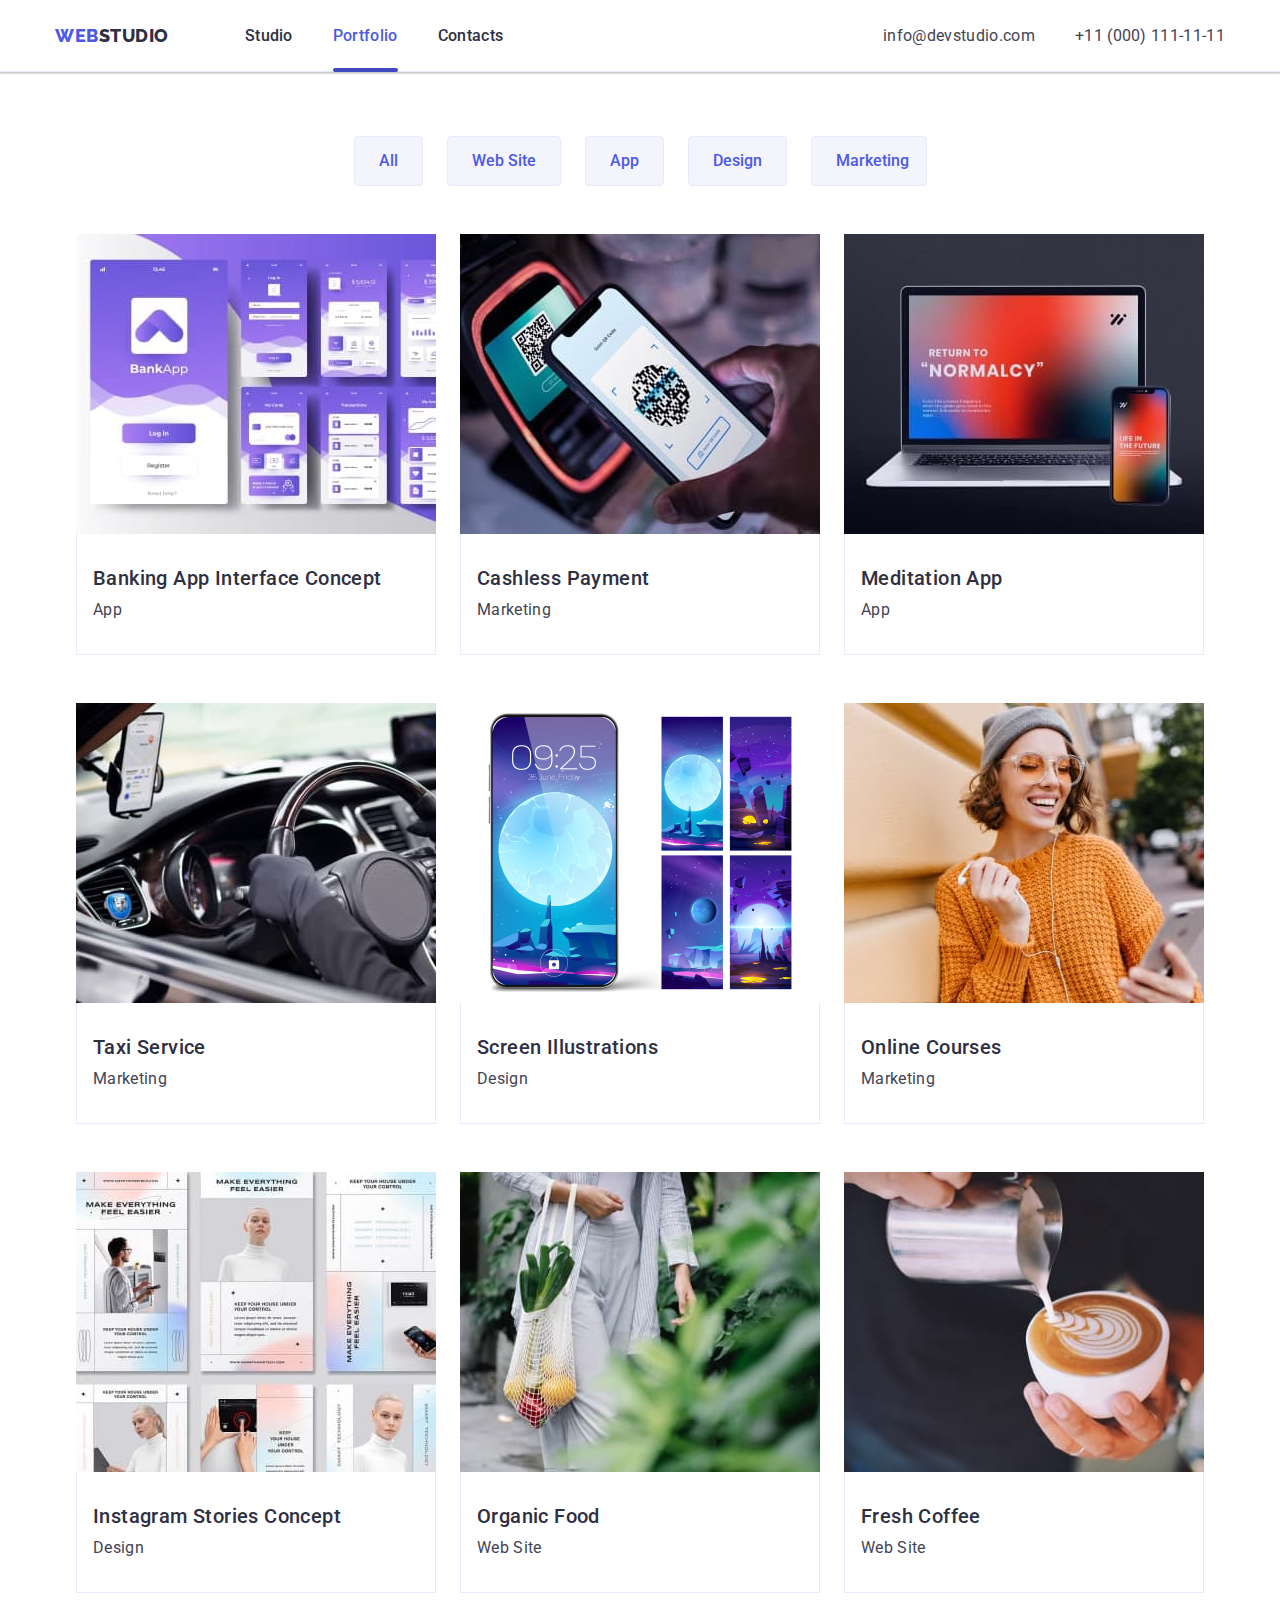
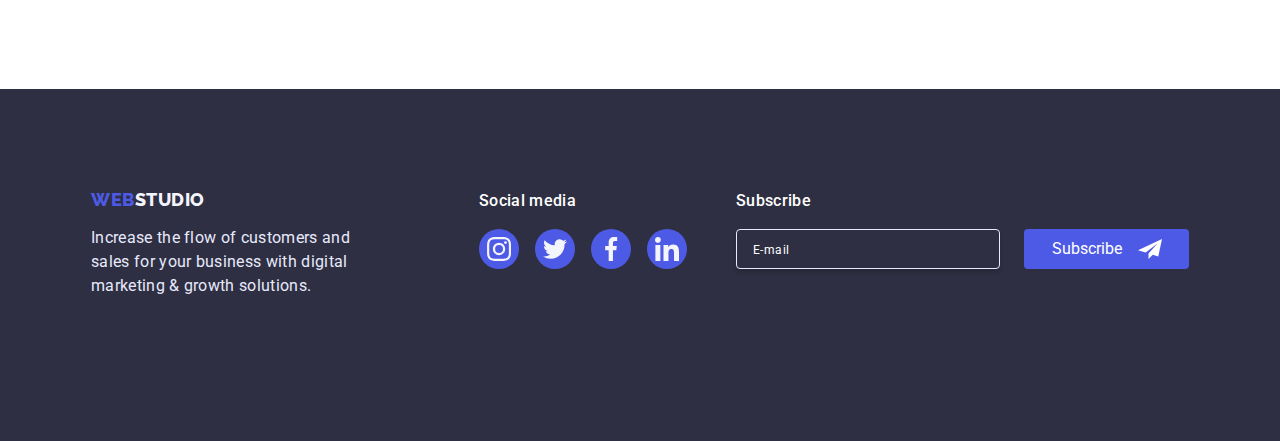
==== commit c1f9b7d3: "fox2" ====
--- a/portfolio.html
+++ b/portfolio.html
@@ -198,12 +198,36 @@
             <li class="benefins-item">
               <a href="" class="advantages-list link">
                 <div class="benefits-top-wrap">
-                  <img
-                    srcset="./images/menu-img/menu-img1-2x.jpg 2x"
-                    src="./images/menu-img/menu-img1.jpg"
-                    alt="Banking App Interface Concept "
-                    width="100%"
-                  />
+                  <picture>
+                    <source
+                      srcset="
+                        ./images/menu-img/menu-img1.jpg    1x,
+                        ./images/menu-img/menu-img1-2x.jpg 2x
+                      "
+                      media="(min-width: 1200px)"
+                    />
+                    <source
+                      srcset="
+                        ./images/menu-img/menu-img1.jpg    1x,
+                        ./images/menu-img/menu-img1-2x.jpg 2x
+                      "
+                      media="(min-width: 768px)"
+                    />
+                    <source
+                      srcset="
+                        ./images/menu-img/menu-img-mob-1.jpg    1x,
+                        ./images/menu-img/menu-img-mob-1-2x.jpg 2x
+                      "
+                      media="(max-width: 767px)"
+                    />
+                    <img
+                      srcset="./images/menu-img/menu-img1-2x.jpg 2x"
+                      src="./images/menu-img/menu-img1.jpg"
+                      alt="Banking App Interface Concept "
+                      width="100%"
+                    />
+                  </picture>
+
                   <div class="benefits-cover-box">
                     <p class="benefits-cover-text">
                       14 Stylish and User-Friendly App Design Concepts · Task
@@ -223,12 +247,36 @@
             <li class="benefins-item">
               <a href="" class="advantages-list link">
                 <div class="benefits-top-wrap">
-                  <img
-                    srcset="./images/menu-img/menu-img2-2x.jpg 2x"
-                    src="./images/menu-img/menu-img2.jpg"
-                    alt="Banking App Interface Concept "
-                    width="100%"
-                  />
+                  <picture>
+                    <source
+                      srcset="
+                        ./images/menu-img/menu-img2.jpg    1x,
+                        ./images/menu-img/menu-img2-2x.jpg 2x
+                      "
+                      media="(min-width: 1200px)"
+                    />
+                    <source
+                      srcset="
+                        ./images/menu-img/menu-img2.jpg    1x,
+                        ./images/menu-img/menu-img2-2x.jpg 2x
+                      "
+                      media="(min-width: 768px)"
+                    />
+                    <source
+                      srcset="
+                        ./images/menu-img/menu-img-mob-2.jpg    1x,
+                        ./images/menu-img/menu-img-mob-2-2x.jpg 2x
+                      "
+                      media="(max-width: 767px)"
+                    />
+                    <img
+                      srcset="./images/menu-img/menu-img2-2x.jpg 2x"
+                      src="./images/menu-img/menu-img2.jpg"
+                      alt="Banking App Interface Concept "
+                      width="100%"
+                    />
+                  </picture>
+
                   <div class="benefits-cover-box">
                     <p class="benefits-cover-text">
                       14 Stylish and User-Friendly App Design Concepts · Task
@@ -246,12 +294,36 @@
             <li class="benefins-item">
               <a href="" class="advantages-list link">
                 <div class="benefits-top-wrap">
-                  <img
-                    srcset="./images/menu-img/menu-img3-2x.jpg 2x"
-                    src="./images/menu-img/menu-img3.jpg"
-                    alt="Banking App Interface Concept "
-                    width="100%"
-                  />
+                  <picture>
+                    <source
+                      srcset="
+                        ./images/menu-img/menu-img3.jpg    1x,
+                        ./images/menu-img/menu-img3-2x.jpg 2x
+                      "
+                      media="(min-width: 1200px)"
+                    />
+                    <source
+                      srcset="
+                        ./images/menu-img/menu-img3.jpg    1x,
+                        ./images/menu-img/menu-img3-2x.jpg 2x
+                      "
+                      media="(min-width: 768px)"
+                    />
+                    <source
+                      srcset="
+                        ./images/menu-img/menu-img-mob-3.jpg    1x,
+                        ./images/menu-img/menu-img-mob-3-2x.jpg 2x
+                      "
+                      media="(max-width: 767px)"
+                    />
+                    <img
+                      srcset="./images/menu-img/menu-img3-2x.jpg 2x"
+                      src="./images/menu-img/menu-img3.jpg"
+                      alt="Banking App Interface Concept "
+                      width="100%"
+                    />
+                  </picture>
+
                   <div class="benefits-cover-box">
                     <p class="benefits-cover-text">
                       14 Stylish and User-Friendly App Design Concepts · Task
@@ -269,12 +341,36 @@
             <li class="benefins-item">
               <a href="" class="advantages-list link">
                 <div class="benefits-top-wrap">
-                  <img
-                    srcset="./images/menu-img/menu-img4-2x.jpg 2x"
-                    src="./images/menu-img/menu-img4.jpg"
-                    alt="Banking App Interface Concept "
-                    width="100%"
-                  />
+                  <picture>
+                    <source
+                      srcset="
+                        ./images/menu-img/menu-img4.jpg    1x,
+                        ./images/menu-img/menu-img4-2x.jpg 2x
+                      "
+                      media="(min-width: 1200px)"
+                    />
+                    <source
+                      srcset="
+                        ./images/menu-img/menu-img4.jpg    1x,
+                        ./images/menu-img/menu-img4-2x.jpg 2x
+                      "
+                      media="(min-width: 768px)"
+                    />
+                    <source
+                      srcset="
+                        ./images/menu-img/menu-img-mob-4.jpg    1x,
+                        ./images/menu-img/menu-img-mob-4-2x.jpg 2x
+                      "
+                      media="(max-width: 767px)"
+                    />
+                    <img
+                      srcset="./images/menu-img/menu-img4-2x.jpg 2x"
+                      src="./images/menu-img/menu-img4.jpg"
+                      alt="Banking App Interface Concept "
+                      width="100%"
+                    />
+                  </picture>
+
                   <div class="benefits-cover-box">
                     <p class="benefits-cover-text">
                       14 Stylish and User-Friendly App Design Concepts · Task
@@ -292,13 +388,36 @@
             <li class="benefins-item">
               <a href="" class="advantages-list link">
                 <div class="benefits-top-wrap">
-                  <img
-                    srcset="./images/menu-img/menu-img5-2x.jpg 2x"
-                    src="./images/menu-img/menu-img5.jpg"
-                    alt="Banking App Interface Concept "
-                    width="100%"
-                    height="300px"
-                  />
+                  <picture>
+                    <source
+                      srcset="
+                        ./images/menu-img/menu-img5.jpg    1x,
+                        ./images/menu-img/menu-img5-2x.jpg 2x
+                      "
+                      media="(min-width: 1200px)"
+                    />
+                    <source
+                      srcset="
+                        ./images/menu-img/menu-img5.jpg    1x,
+                        ./images/menu-img/menu-img5-2x.jpg 2x
+                      "
+                      media="(min-width: 768px)"
+                    />
+                    <source
+                      srcset="
+                        ./images/menu-img/menu-img-mob-5.jpg    1x,
+                        ./images/menu-img/menu-img-mob-5-2x.jpg 2x
+                      "
+                      media="(max-width: 767px)"
+                    />
+                    <img
+                      srcset="./images/menu-img/menu-img5-2x.jpg 2x"
+                      src="./images/menu-img/menu-img5.jpg"
+                      alt="Banking App Interface Concept "
+                      width="100%"
+                    />
+                  </picture>
+
                   <div class="benefits-cover-box">
                     <p class="benefits-cover-text">
                       14 Stylish and User-Friendly App Design Concepts · Task
@@ -316,12 +435,36 @@
             <li class="benefins-item">
               <a href="" class="advantages-list link">
                 <div class="benefits-top-wrap">
-                  <img
-                    srcset="./images/menu-img/menu-img6-2x.jpg 2x"
-                    src="./images/menu-img/menu-img6.jpg"
-                    alt="Banking App Interface Concept "
-                    width="100%"
-                  />
+                  <picture>
+                    <source
+                      srcset="
+                        ./images/menu-img/menu-img6.jpg    1x,
+                        ./images/menu-img/menu-img6-2x.jpg 2x
+                      "
+                      media="(min-width: 1200px)"
+                    />
+                    <source
+                      srcset="
+                        ./images/menu-img/menu-img6.jpg    1x,
+                        ./images/menu-img/menu-img6-2x.jpg 2x
+                      "
+                      media="(min-width: 768px)"
+                    />
+                    <source
+                      srcset="
+                        ./images/menu-img/menu-img-mob-6.jpg    1x,
+                        ./images/menu-img/menu-img-mob-6-2x.jpg 2x
+                      "
+                      media="(max-width: 767px)"
+                    />
+                    <img
+                      srcset="./images/menu-img/menu-img6-2x.jpg 2x"
+                      src="./images/menu-img/menu-img6.jpg"
+                      alt="Banking App Interface Concept "
+                      width="100%"
+                    />
+                  </picture>
+
                   <div class="benefits-cover-box">
                     <p class="benefits-cover-text">
                       14 Stylish and User-Friendly App Design Concepts · Task
@@ -339,12 +482,36 @@
             <li class="benefins-item">
               <a href="" class="advantages-list link">
                 <div class="benefits-top-wrap">
-                  <img
-                    srcset="./images/menu-img/menu-img7-2x.jpg 2x"
-                    src="./images/menu-img/menu-img7.jpg"
-                    alt="Banking App Interface Concept "
-                    width="100%"
-                  />
+                  <picture>
+                    <source
+                      srcset="
+                        ./images/menu-img/menu-img7.jpg    1x,
+                        ./images/menu-img/menu-img7-2x.jpg 2x
+                      "
+                      media="(min-width: 1200px)"
+                    />
+                    <source
+                      srcset="
+                        ./images/menu-img/menu-img7.jpg    1x,
+                        ./images/menu-img/menu-img7-2x.jpg 2x
+                      "
+                      media="(min-width: 768px)"
+                    />
+                    <source
+                      srcset="
+                        ./images/menu-img/menu-img-mob-7.jpg    1x,
+                        ./images/menu-img/menu-img-mob-7-2x.jpg 2x
+                      "
+                      media="(max-width: 767px)"
+                    />
+                    <img
+                      srcset="./images/menu-img/menu-img7-2x.jpg 2x"
+                      src="./images/menu-img/menu-img7.jpg"
+                      alt="Banking App Interface Concept "
+                      width="100%"
+                    />
+                  </picture>
+
                   <div class="benefits-cover-box">
                     <p class="benefits-cover-text">
                       14 Stylish and User-Friendly App Design Concepts · Task
@@ -362,12 +529,36 @@
             <li class="benefins-item">
               <a href="" class="advantages-list link">
                 <div class="benefits-top-wrap">
-                  <img
-                    srcset="./images/menu-img/menu-img8-2x.jpg 2x"
-                    src="./images/menu-img/menu-img8.jpg"
-                    alt="Banking App Interface Concept "
-                    width="100%"
-                  />
+                  <picture>
+                    <source
+                      srcset="
+                        ./images/menu-img/menu-img8.jpg    1x,
+                        ./images/menu-img/menu-img8-2x.jpg 2x
+                      "
+                      media="(min-width: 1200px)"
+                    />
+                    <source
+                      srcset="
+                        ./images/menu-img/menu-img8.jpg    1x,
+                        ./images/menu-img/menu-img8-2x.jpg 2x
+                      "
+                      media="(min-width: 768px)"
+                    />
+                    <source
+                      srcset="
+                        ./images/menu-img/menu-img-mob-8.jpg    1x,
+                        ./images/menu-img/menu-img-mob-8-2x.jpg 2x
+                      "
+                      media="(max-width: 767px)"
+                    />
+                    <img
+                      srcset="./images/menu-img/menu-img8-2x.jpg 2x"
+                      src="./images/menu-img/menu-img8.jpg"
+                      alt="Banking App Interface Concept "
+                      width="100%"
+                    />
+                  </picture>
+
                   <div class="benefits-cover-box">
                     <p class="benefits-cover-text">
                       14 Stylish and User-Friendly App Design Concepts · Task
@@ -385,12 +576,36 @@
             <li class="benefins-item">
               <a href="" class="advantages-list link">
                 <div class="benefits-top-wrap">
-                  <img
-                    srcset="./images/menu-img/menu-img9-2x.jpg 2x"
-                    src="./images/menu-img/menu-img9.jpg"
-                    alt="Banking App Interface Concept "
-                    width="100%"
-                  />
+                  <picture>
+                    <source
+                      srcset="
+                        ./images/menu-img/menu-img9.jpg    1x,
+                        ./images/menu-img/menu-img9-2x.jpg 2x
+                      "
+                      media="(min-width: 1200px)"
+                    />
+                    <source
+                      srcset="
+                        ./images/menu-img/menu-img9.jpg    1x,
+                        ./images/menu-img/menu-img9-2x.jpg 2x
+                      "
+                      media="(min-width: 768px)"
+                    />
+                    <source
+                      srcset="
+                        ./images/menu-img/menu-img-mob-9.jpg    1x,
+                        ./images/menu-img/menu-img-mob-9-2x.jpg 2x
+                      "
+                      media="(max-width: 767px)"
+                    />
+                    <img
+                      srcset="./images/menu-img/menu-img9-2x.jpg 2x"
+                      src="./images/menu-img/menu-img9.jpg"
+                      alt="Banking App Interface Concept "
+                      width="100%"
+                    />
+                  </picture>
+
                   <div class="benefits-cover-box">
                     <p class="benefits-cover-text">
                       14 Stylish and User-Friendly App Design Concepts · Task
